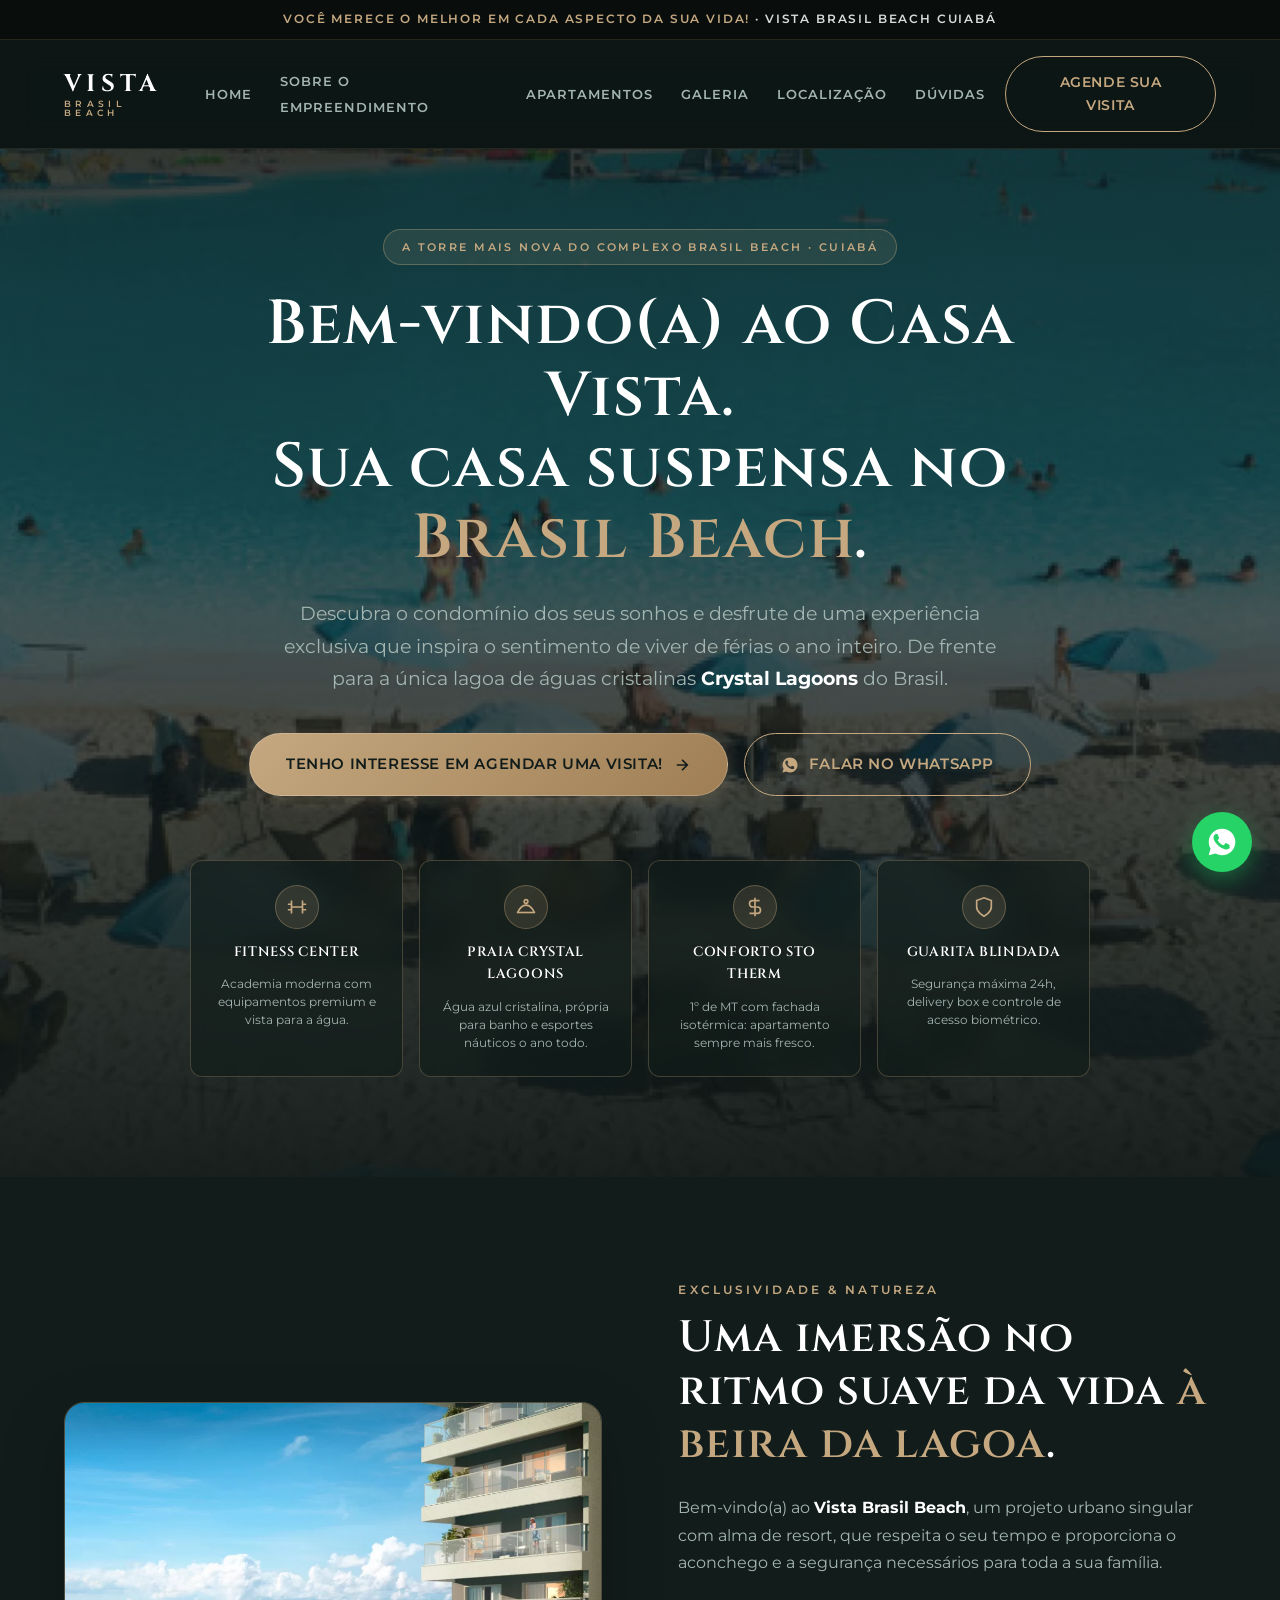
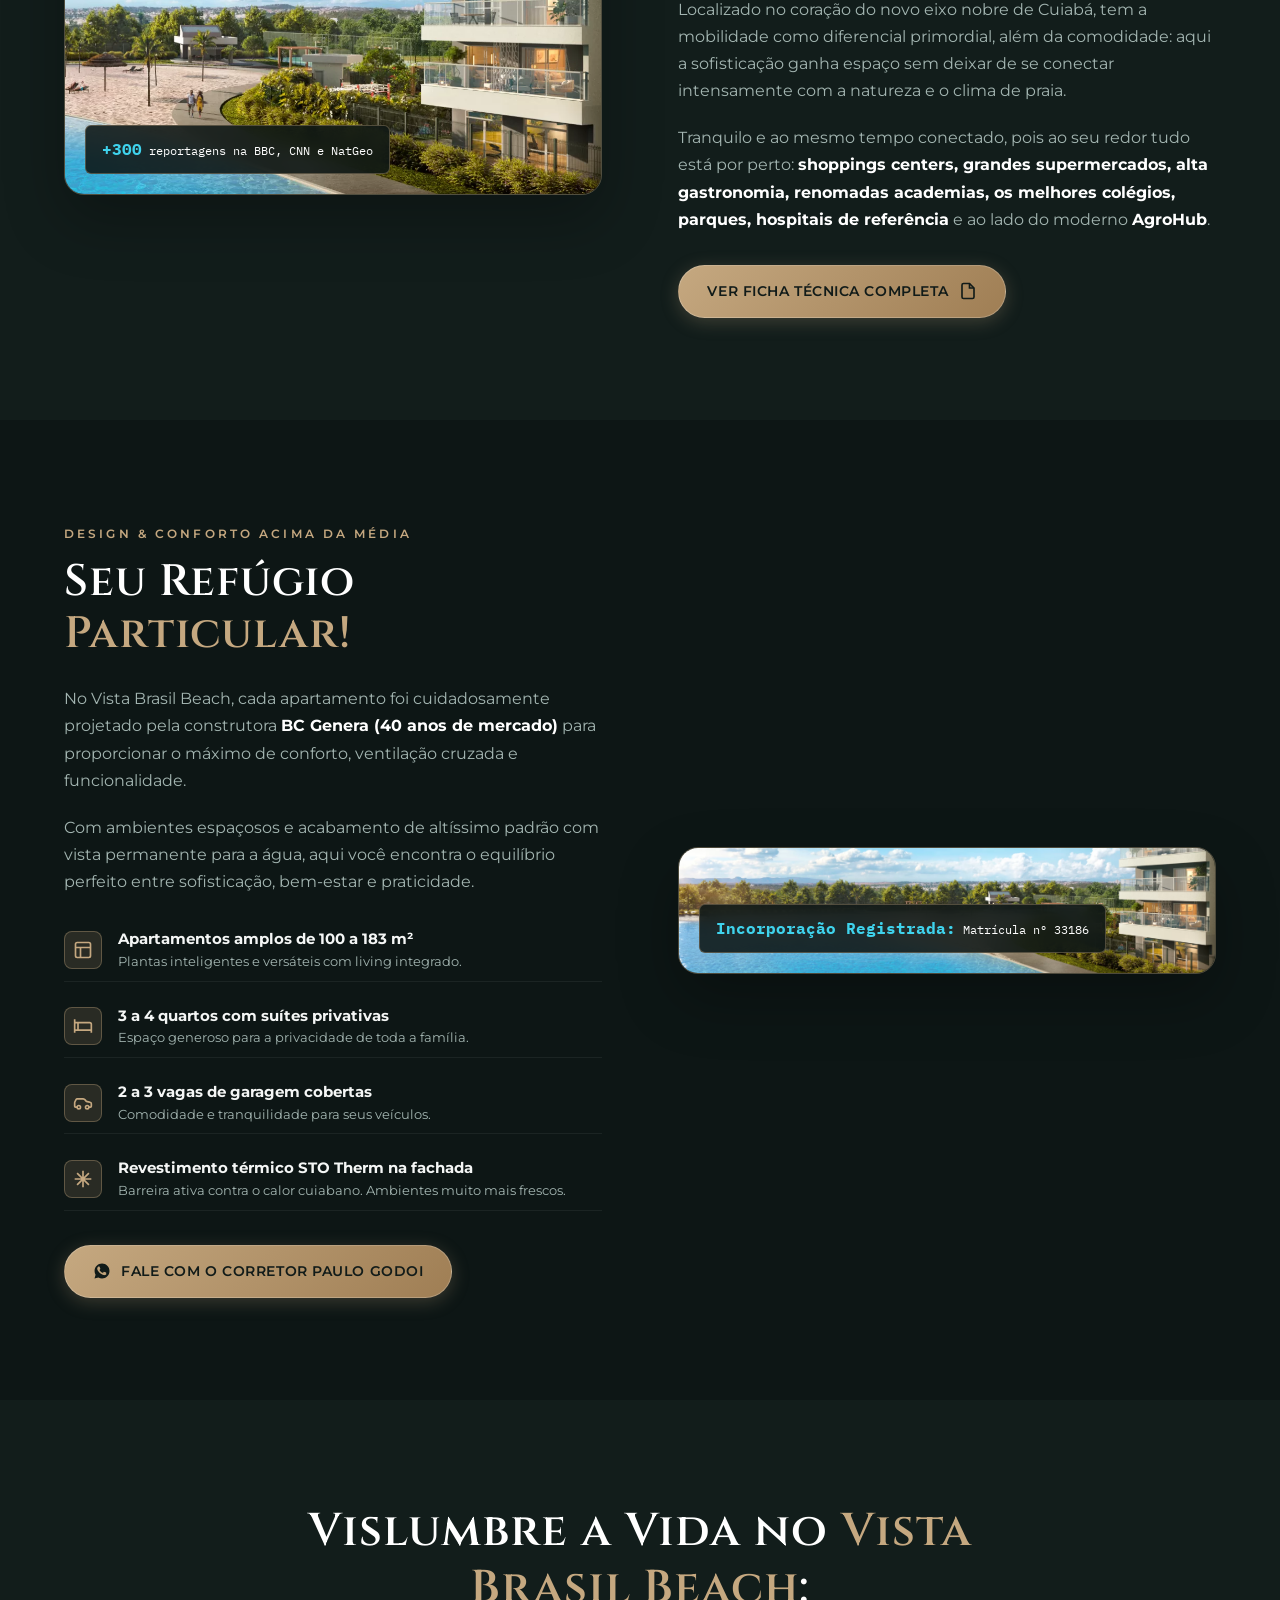
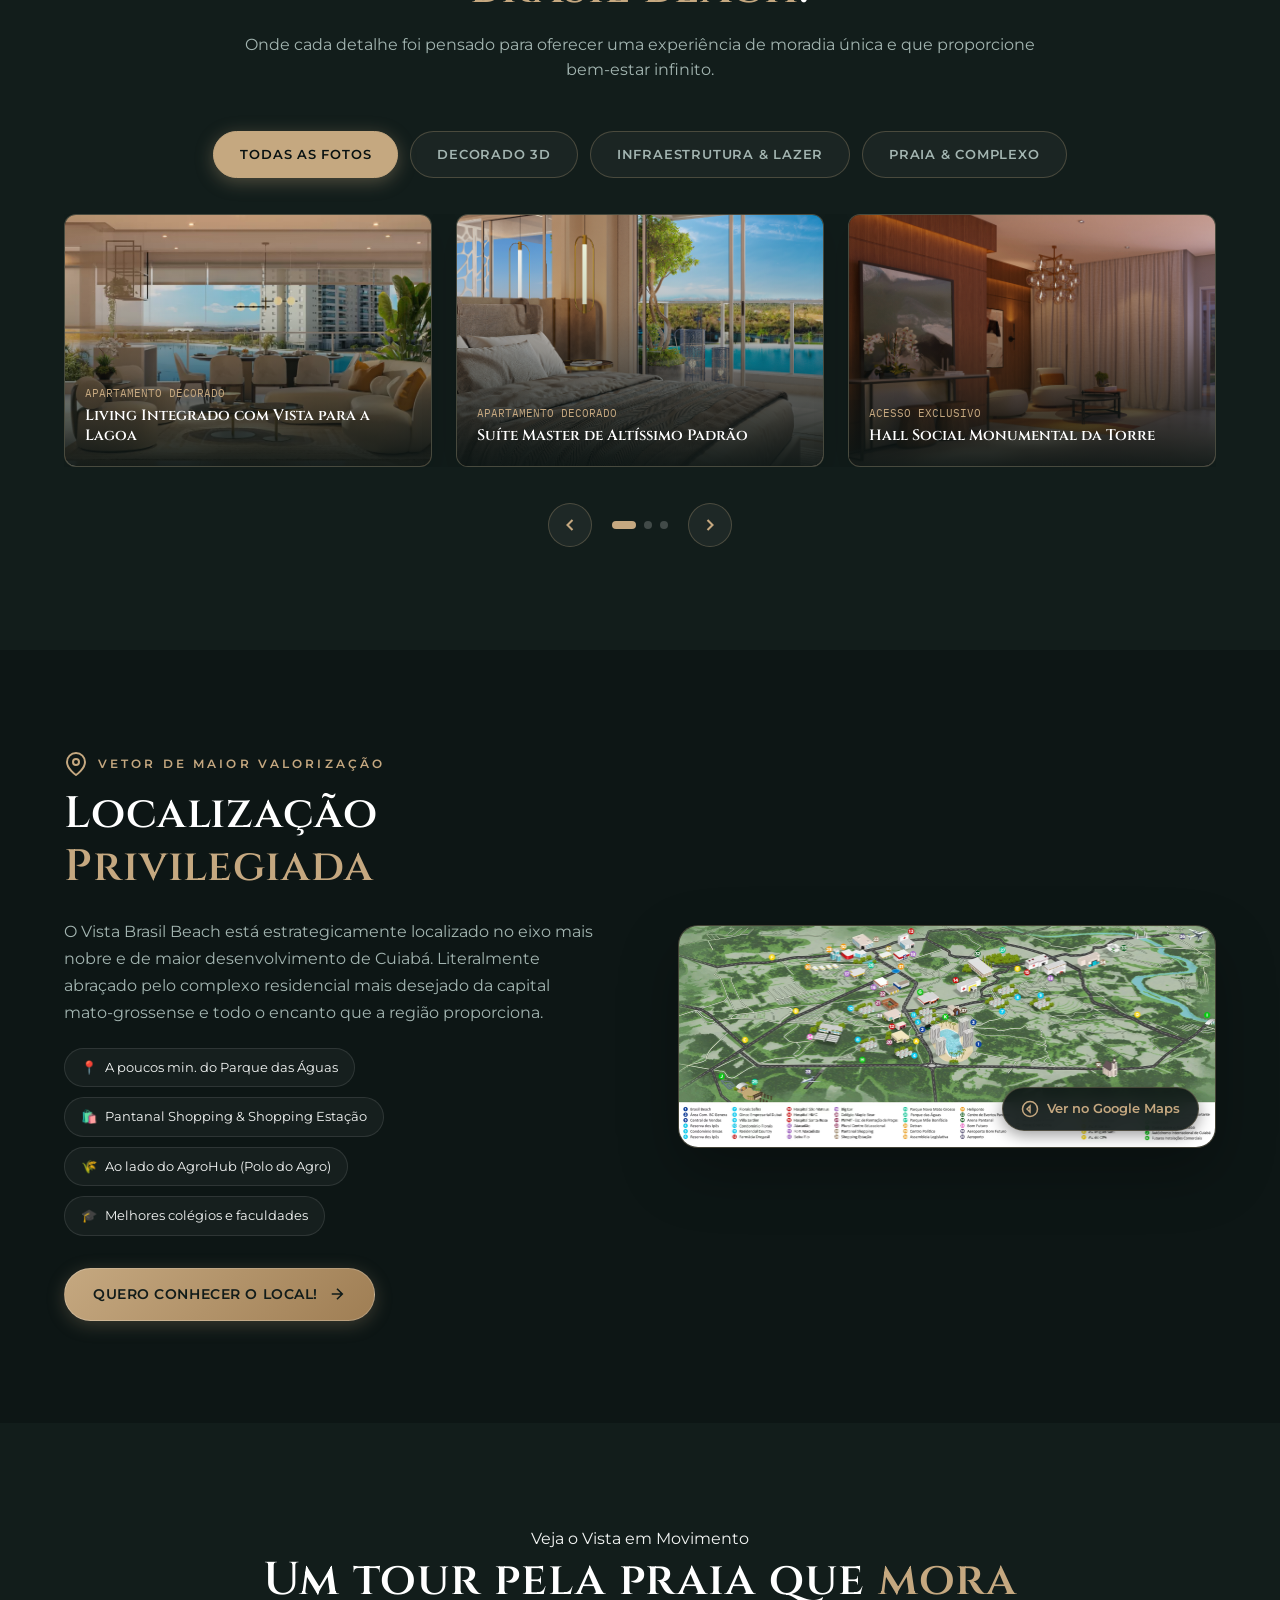
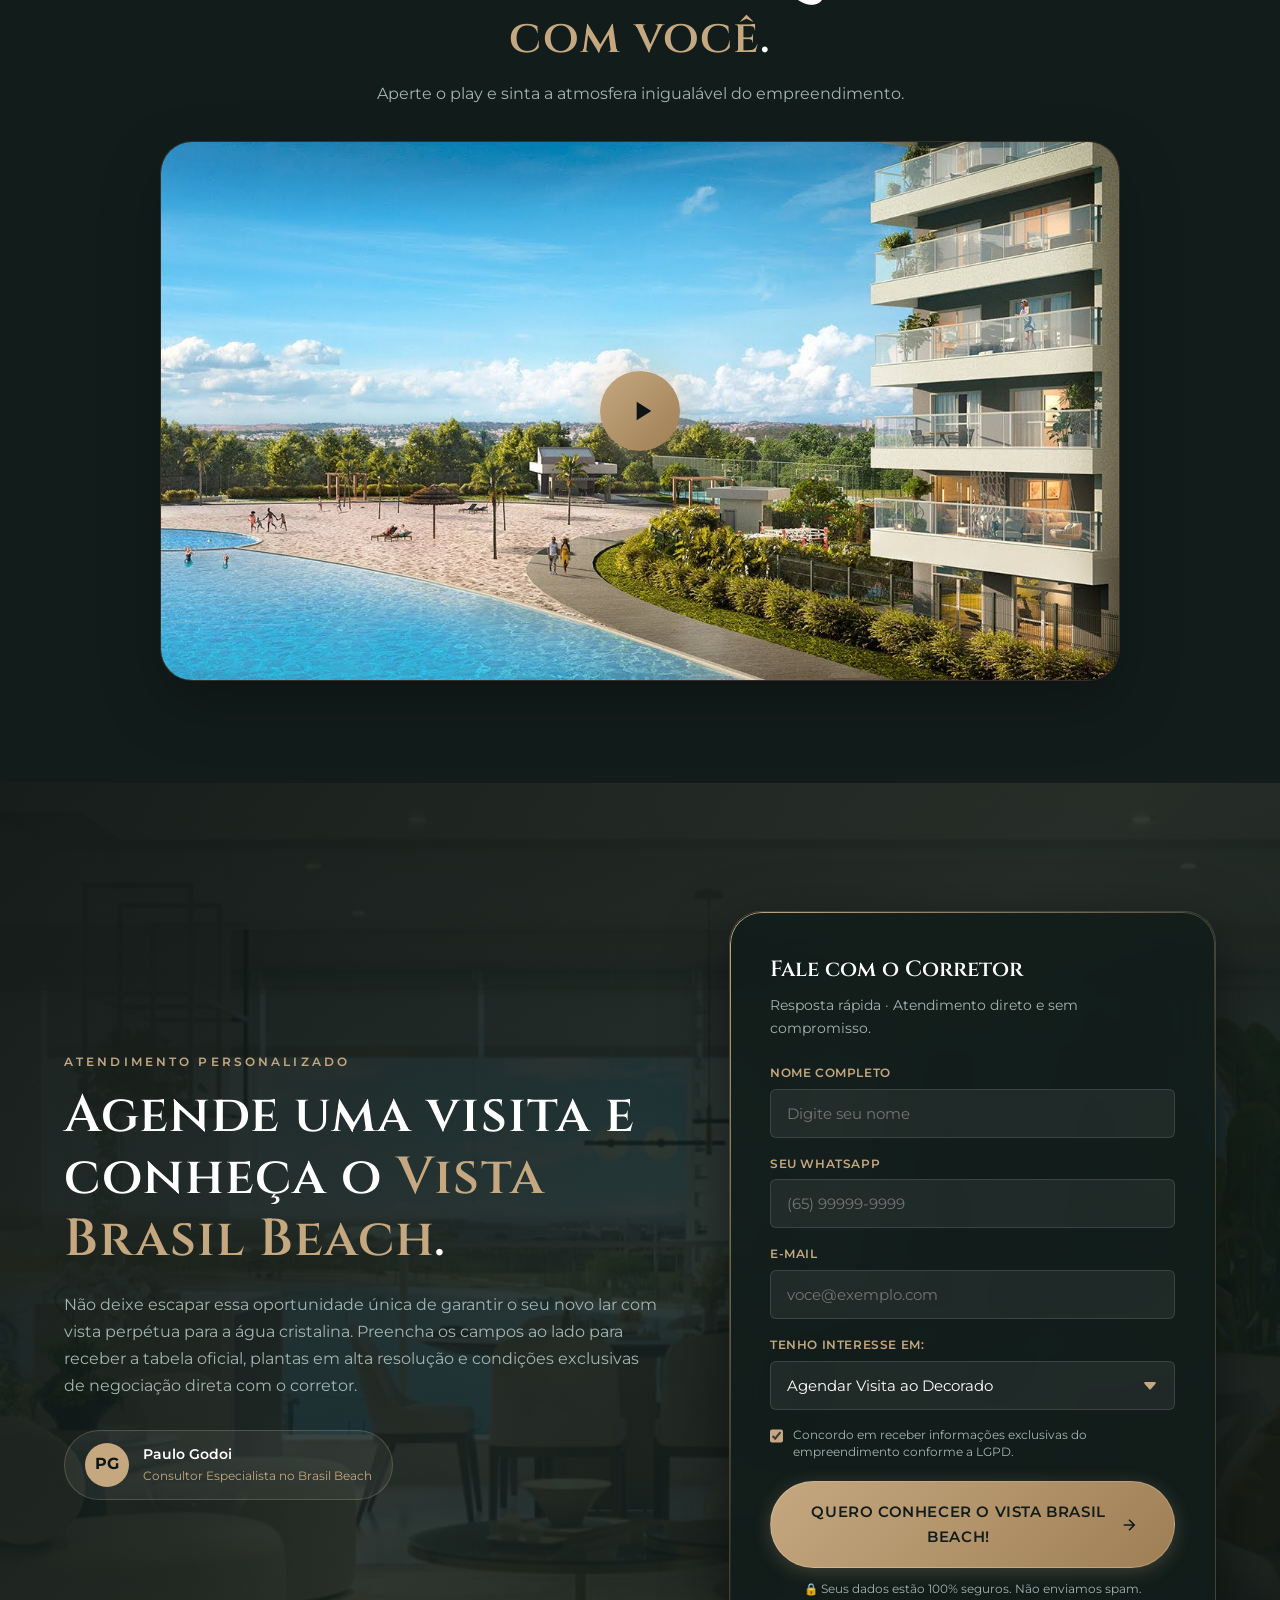
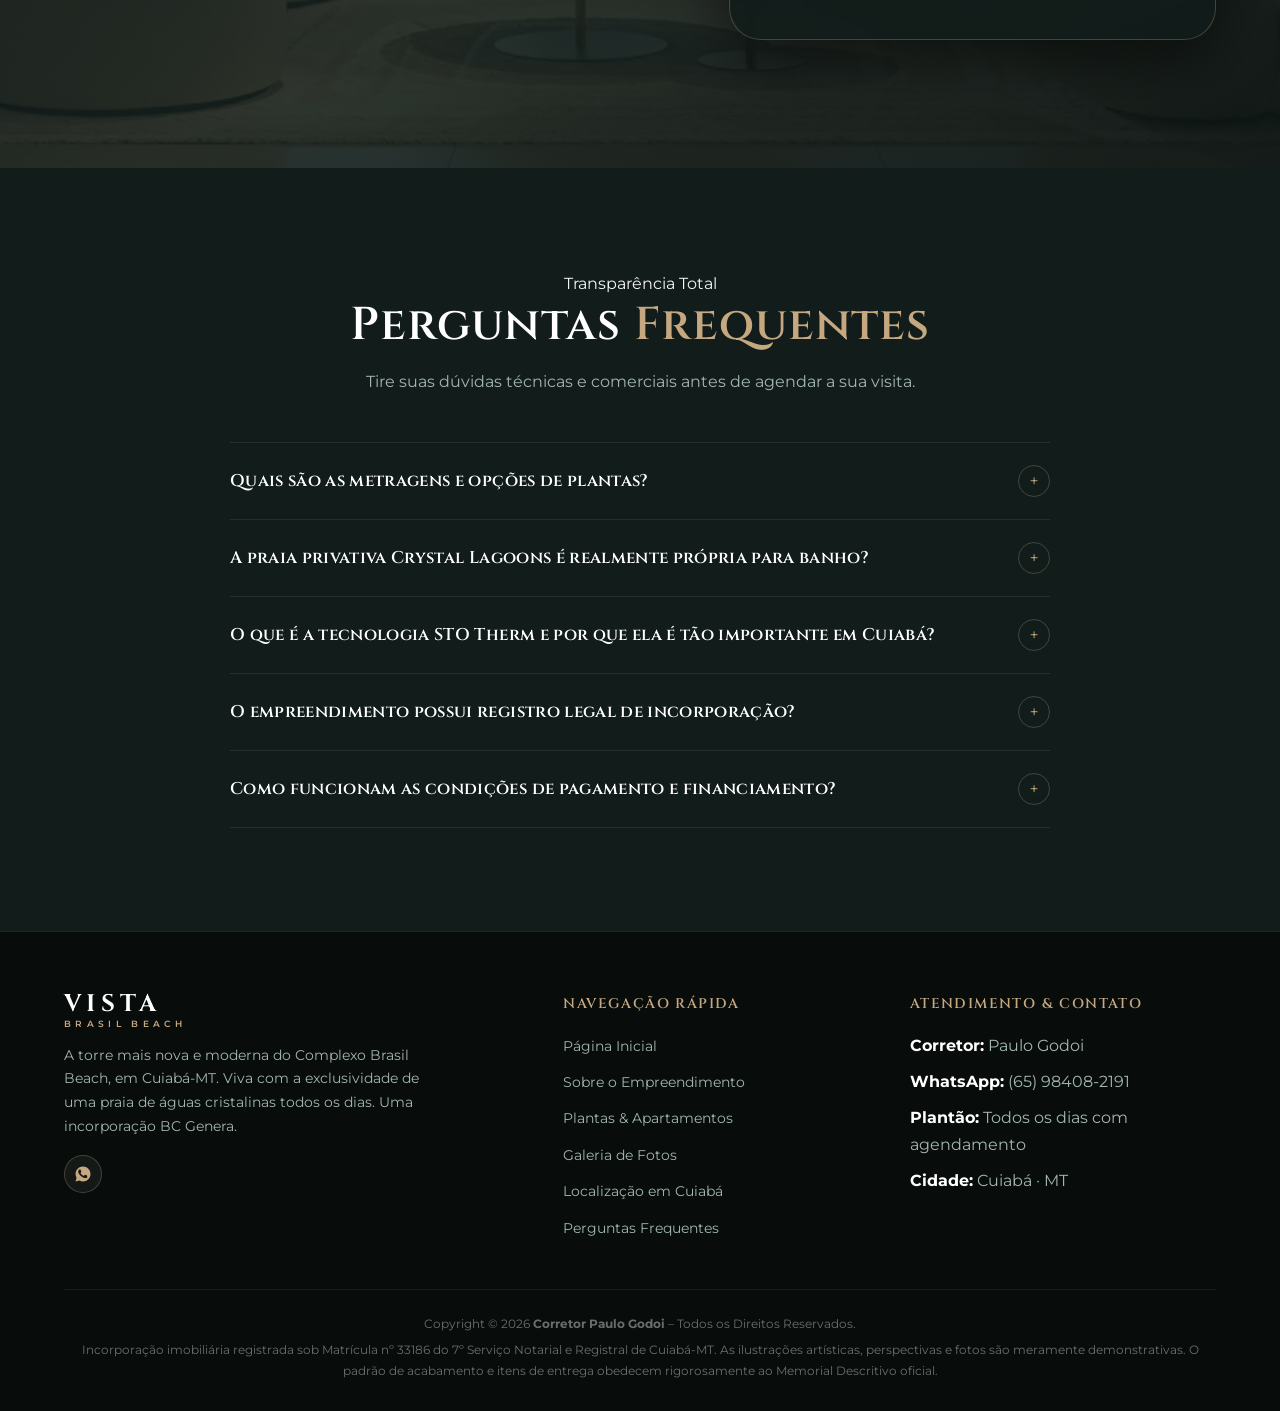
==== index.html @ 375a70e3 "first commit" ====
<!DOCTYPE html>
<html lang="pt-BR">
<head>
  <meta charset="UTF-8">
  <meta name="viewport" content="width=device-width, initial-scale=1.0">
  <title>Vista Brasil Beach · Sua Casa Suspensa e Praia Privativa em Cuiabá</title>
  <meta name="description" content="Bem-vindo ao Vista Brasil Beach, a torre mais nova do Complexo Brasil Beach em Cuiabá. Apartamentos de 100 a 183 m² de frente para a única lagoa Crystal Lagoons do Brasil. Conforto térmico STO Therm e lazer de resort.">
  <meta name="keywords" content="Vista Brasil Beach, Brasil Beach Cuiabá, apartamentos em Cuiabá, Crystal Lagoons, Paulo Godoi corretor, imóveis de alto padrão">
  
  <!-- Open Graph / Redes Sociais -->
  <meta property="og:type" content="website">
  <meta property="og:title" content="Vista Brasil Beach · Acorde de frente para a sua praia em Cuiabá">
  <meta property="og:description" content="Apartamentos de 100 a 183 m² com praia privativa Crystal Lagoons e tecnologia de isolamento térmico STO Therm. Atendimento exclusivo com Paulo Godoi.">
  <meta property="og:image" content="assets/images/mpxe9nrv-image1-1-scaled.webp">

  <!-- Google Fonts -->
  <link rel="preconnect" href="https://fonts.googleapis.com">
  <link rel="preconnect" href="https://fonts.gstatic.com" crossorigin>
  <link href="https://fonts.googleapis.com/css2?family=Allura&family=Cinzel:wght@500;600;700;800&family=IBM+Plex+Mono:wght@400;500;600&family=Montserrat:wght@300;400;500;600;700&display=swap" rel="stylesheet">

  <!-- Estilos CSS -->
  <link rel="stylesheet" href="css/style.css">

  <!-- =========================================================================
       CONFIGURAÇÃO META PIXEL (FACEBOOK ADS)
       INSTRUÇÃO: Para ativar o Pixel, basta substituir 'SEU_PIXEL_ID_AQUI' 
       pelo código numérico do seu Pixel do Facebook (exemplo: '123456789012345')
       ========================================================================= -->
  <script>
    !function(f,b,e,v,n,t,s)
    {if(f.fbq)return;n=f.fbq=function(){n.callMethod?
    n.callMethod.apply(n,arguments):n.queue.push(arguments)};
    if(!f._fbq)f._fbq=n;n.push=n;n.loaded=!0;n.version='2.0';
    n.queue=[];t=b.createElement(e);t.async=!0;
    t.src=v;s=b.getElementsByTagName(e)[0];
    s.parentNode.insertBefore(t,s)}(window, document,'script',
    'https://connect.facebook.net/en_US/fbevents.js');
    
    // Inicia o Pixel (Altere 'SEU_PIXEL_ID_AQUI' quando for rodar os anúncios)
    fbq('init', 'SEU_PIXEL_ID_AQUI');
    fbq('track', 'PageView');
  </script>
  <noscript>
    <img height="1" width="1" style="display:none" 
         src="https://www.facebook.com/tr?id=SEU_PIXEL_ID_AQUI&ev=PageView&noscript=1"/>
  </noscript>
  <!-- FIM DO CÓDIGO META PIXEL -->
</head>
<body>

  <!-- ─── TOP ANNOUNCEMENT BANNER (MODELO CASA JARDINS) ─── -->
  <div class="top-banner">
    VOCÊ MERECE O MELHOR EM CADA ASPECTO DA SUA VIDA! <span>· VISTA BRASIL BEACH CUIABÁ</span>
  </div>

  <!-- ─── HEADER / NAVBAR ─── -->
  <header class="header" id="header">
    <div class="container navbar">
      <!-- Logotipo Oficial da Torre -->
      <a href="#inicio" class="brand-logo" aria-label="Vista Brasil Beach">
        <span class="brand-title">VISTA</span>
        <span class="brand-sub">BRASIL BEACH</span>
      </a>

      <!-- Menu de Navegação -->
      <nav>
        <ul class="nav-menu" id="navMenu">
          <li><a href="#inicio" class="nav-link">Home</a></li>
          <li><a href="#sobre" class="nav-link">Sobre o Empreendimento</a></li>
          <li><a href="#apartamentos" class="nav-link">Apartamentos</a></li>
          <li><a href="#galeria" class="nav-link">Galeria</a></li>
          <li><a href="#localizacao" class="nav-link">Localização</a></li>
          <li><a href="#faq" class="nav-link">Dúvidas</a></li>
        </ul>
      </nav>

      <!-- Botão de Ação do Topo -->
      <div class="nav-actions">
        <button class="btn btn-outline-gold" data-open-modal="Navbar_AgendeVisita">
          Agende sua Visita
        </button>
        <div class="menu-toggle" id="menuToggle" aria-label="Abrir Menu">
          <span></span>
          <span></span>
          <span></span>
        </div>
      </div>
    </div>
  </header>

  <main>
    <!-- ─── HERO SECTION ─── -->
    <section class="hero-section" id="inicio">
      <div class="hero-overlay"></div>
      <div class="container">
        <div class="hero-content reveal">
          <span class="hero-badge">A torre mais nova do Complexo Brasil Beach · Cuiabá</span>
          
          <h1 class="hero-title">
            Bem-vindo(a) ao Casa Vista.<br>
            Sua casa suspensa no <span class="gold-text">Brasil Beach</span>.
          </h1>
          
          <p class="hero-subtitle">
            Descubra o condomínio dos seus sonhos e desfrute de uma experiência exclusiva que inspira o sentimento de viver de férias o ano inteiro. De frente para a única lagoa de águas cristalinas <strong style="color:#fff;">Crystal Lagoons</strong> do Brasil.
          </p>

          <div class="hero-cta-wrapper">
            <button class="btn btn-gold btn-lg" data-open-modal="Hero_AgendarVisita">
              Tenho interesse em agendar uma visita!
              <svg viewBox="0 0 24 24" fill="none" stroke="currentColor" stroke-width="2.2"><path d="M5 12h14M12 5l7 7-7 7"/></svg>
            </button>
            
            <a class="btn btn-outline-gold btn-lg" data-wa-cta data-location="hero_falar_corretor" href="https://wa.me/5565984082191?text=Ol%C3%A1%20Paulo!%20Vim%20pelo%20site%20do%20Vista%20Brasil%20Beach%20e%20quero%20mais%20informa%C3%A7%C3%B5es.">
              <svg viewBox="0 0 24 24" fill="currentColor"><path d="M12.04 2c-5.5 0-9.96 4.46-9.96 9.96 0 1.76.46 3.48 1.34 5L2 22l5.18-1.36a9.9 9.9 0 0 0 4.86 1.24c5.5 0 9.96-4.46 9.96-9.96S17.54 2 12.04 2Zm5.84 14.06c-.25.7-1.45 1.34-2 1.42-.53.08-1.2.11-1.94-.12-.45-.14-1.02-.33-1.76-.65-3.1-1.34-5.12-4.46-5.28-4.66-.15-.2-1.26-1.67-1.26-3.18s.8-2.26 1.08-2.57c.28-.31.6-.39.8-.39.2 0 .4 0 .58.01.18.01.44-.07.69.53.25.6.85 2.08.92 2.23.07.15.12.33.02.53-.1.2-.15.33-.3.5-.15.18-.32.4-.46.53-.15.15-.3.31-.13.6.17.3.76 1.25 1.63 2.02 1.12 1 2.06 1.31 2.36 1.46.3.15.47.13.65-.08.18-.2.75-.87.95-1.17.2-.3.4-.25.67-.15.27.1 1.7.8 1.99.95.3.15.5.22.57.35.07.12.07.72-.18 1.42Z"/></svg>
              Falar no WhatsApp
            </a>
          </div>

          <!-- ─── CAROUSEL DE DESTAQUES (4 CARDS MODELO CASA JARDINS) ─── -->
          <div class="highlights-bar">
            <!-- Item 1 -->
            <div class="highlight-card">
              <div class="highlight-icon">
                <svg viewBox="0 0 24 24" fill="none" stroke="currentColor" stroke-width="1.8"><path d="M6 5v14M18 5v14M2 9h4M18 9h4M2 15h4M18 15h4M6 12h12"/></svg>
              </div>
              <h4>Fitness Center</h4>
              <p>Academia moderna com equipamentos premium e vista para a água.</p>
            </div>

            <!-- Item 2 -->
            <div class="highlight-card">
              <div class="highlight-icon">
                <svg viewBox="0 0 24 24" fill="none" stroke="currentColor" stroke-width="1.8"><path d="M3 18s3-8 9-8 9 8 9 8"/><path d="M2 18h20"/><circle cx="12" cy="6" r="2"/></svg>
              </div>
              <h4>Praia Crystal Lagoons</h4>
              <p>Água azul cristalina, própria para banho e esportes náuticos o ano todo.</p>
            </div>

            <!-- Item 3 -->
            <div class="highlight-card">
              <div class="highlight-icon">
                <svg viewBox="0 0 24 24" fill="none" stroke="currentColor" stroke-width="1.8"><path d="M12 2v20M17 5H9.5a3.5 3.5 0 0 0 0 7h5a3.5 3.5 0 0 1 0 7H6"/></svg>
              </div>
              <h4>Conforto STO Therm</h4>
              <p>1º de MT com fachada isotérmica: apartamento sempre mais fresco.</p>
            </div>

            <!-- Item 4 -->
            <div class="highlight-card">
              <div class="highlight-icon">
                <svg viewBox="0 0 24 24" fill="none" stroke="currentColor" stroke-width="1.8"><path d="M12 22s8-4 8-10V5l-8-3-8 3v7c0 6 8 10 8 10z"/></svg>
              </div>
              <h4>Guarita Blindada</h4>
              <p>Segurança máxima 24h, delivery box e controle de acesso biométrico.</p>
            </div>
          </div>
        </div>
      </div>
    </section>

    <!-- ─── SEÇÃO 1: SOBRE O EMPREENDIMENTO (MODELO CASA JARDINS) ─── -->
    <section class="section split-section" id="sobre">
      <div class="container">
        <div class="split-grid">
          <!-- Coluna Imagem (Esquerda) -->
          <div class="split-image-box reveal">
            <img src="assets/images/mpxe9nsj-Aerea_Quartos_v1-1024x746.webp" alt="Vista aérea da torre Vista e da praia Crystal Lagoons em Cuiabá" loading="lazy">
            <div class="image-badge">
              <b>+300</b> reportagens na BBC, CNN e NatGeo
            </div>
          </div>

          <!-- Coluna Texto (Direita) -->
          <div class="split-text-box reveal">
            <p class="eyebrow">Exclusividade & Natureza</p>
            <h2 class="split-title">
              Uma imersão no ritmo suave da vida <span class="gold-text">à beira da lagoa</span>.
            </h2>
            <p>
              Bem-vindo(a) ao <strong>Vista Brasil Beach</strong>, um projeto urbano singular com alma de resort, que respeita o seu tempo e proporciona o aconchego e a segurança necessários para toda a sua família.
            </p>
            <p>
              Localizado no coração do novo eixo nobre de Cuiabá, tem a mobilidade como diferencial primordial, além da comodidade: aqui a sofisticação ganha espaço sem deixar de se conectar intensamente com a natureza e o clima de praia.
            </p>
            <p>
              Tranquilo e ao mesmo tempo conectado, pois ao seu redor tudo está por perto: <strong>shoppings centers, grandes supermercados, alta gastronomia, renomadas academias, os melhores colégios, parques, hospitais de referência</strong> e ao lado do moderno <strong>AgroHub</strong>.
            </p>
            <div class="split-actions">
              <button class="btn btn-gold" data-open-modal="Sobre_VerFichaTecnica">
                Ver Ficha Técnica Completa
                <svg viewBox="0 0 24 24" fill="none" stroke="currentColor" stroke-width="2.2"><path d="M14 2H6a2 2 0 0 0-2 2v16a2 2 0 0 0 2 2h12a2 2 0 0 0 2-2V8z"/><polyline points="14 2 14 8 20 8"/></svg>
              </button>
            </div>
          </div>
        </div>
      </div>
    </section>

    <!-- ─── SEÇÃO 2: SEU REFÚGIO PARTICULAR (APARTAMENTOS) ─── -->
    <section class="section refugio-section" id="apartamentos">
      <div class="container">
        <div class="split-grid">
          <!-- Coluna Texto & Bullets (Esquerda) -->
          <div class="split-text-box reveal">
            <p class="eyebrow">Design & Conforto Acima da Média</p>
            <h2 class="split-title">
              Seu Refúgio <span class="gold-text">Particular!</span>
            </h2>
            <p>
              No Vista Brasil Beach, cada apartamento foi cuidadosamente projetado pela construtora <strong>BC Genera (40 anos de mercado)</strong> para proporcionar o máximo de conforto, ventilação cruzada e funcionalidade.
            </p>
            <p>
              Com ambientes espaçosos e acabamento de altíssimo padrão com vista permanente para a água, aqui você encontra o equilíbrio perfeito entre sofisticação, bem-estar e praticidade.
            </p>

            <!-- Lista de Características com Ícones -->
            <ul class="features-list">
              <li class="feature-item">
                <div class="feature-icon-box">
                  <svg viewBox="0 0 24 24" fill="none" stroke="currentColor" stroke-width="2"><rect x="3" y="3" width="18" height="18" rx="2"/><path d="M3 9h18M9 21V9"/></svg>
                </div>
                <div>
                  <strong>Apartamentos amplos de 100 a 183 m²</strong>
                  <div style="font-size:12.5px; color:var(--text-dark-muted);">Plantas inteligentes e versáteis com living integrado.</div>
                </div>
              </li>

              <li class="feature-item">
                <div class="feature-icon-box">
                  <svg viewBox="0 0 24 24" fill="none" stroke="currentColor" stroke-width="2"><path d="M2 4v16M2 8h18a2 2 0 0 1 2 2v10M2 17h20M6 8v9"/></svg>
                </div>
                <div>
                  <strong>3 a 4 quartos com suítes privativas</strong>
                  <div style="font-size:12.5px; color:var(--text-dark-muted);">Espaço generoso para a privacidade de toda a família.</div>
                </div>
              </li>

              <li class="feature-item">
                <div class="feature-icon-box">
                  <svg viewBox="0 0 24 24" fill="none" stroke="currentColor" stroke-width="2"><path d="M19 17h2c.6 0 1-.4 1-1v-3c0-.9-.7-1.7-1.5-1.9C18.7 10.6 16 10 16 10s-1.3-1.4-2.2-2.3c-.5-.4-1.1-.7-1.8-.7H5c-.6 0-1.1.4-1.4.9l-1.4 2.9A3.7 3.7 0 0 0 2 12v4c0 .6.4 1 1 1h2"/><circle cx="7" cy="17" r="2"/><circle cx="17" cy="17" r="2"/></svg>
                </div>
                <div>
                  <strong>2 a 3 vagas de garagem cobertas</strong>
                  <div style="font-size:12.5px; color:var(--text-dark-muted);">Comodidade e tranquilidade para seus veículos.</div>
                </div>
              </li>

              <li class="feature-item">
                <div class="feature-icon-box">
                  <svg viewBox="0 0 24 24" fill="none" stroke="currentColor" stroke-width="2"><path d="M12 2v20M2 12h20M4.93 4.93l14.14 14.14M4.93 19.07l14.14-14.14"/></svg>
                </div>
                <div>
                  <strong>Revestimento térmico STO Therm na fachada</strong>
                  <div style="font-size:12.5px; color:var(--text-dark-muted);">Barreira ativa contra o calor cuiabano. Ambientes muito mais frescos.</div>
                </div>
              </li>
            </ul>

            <div class="split-actions">
              <a class="btn btn-gold" data-wa-cta data-location="apartamentos_falar_corretora" href="https://wa.me/5565984082191?text=Ol%C3%A1%20Paulo!%20Gostaria%20de%20conhecer%20as%20plantas%20e%20valores%20do%20Vista%20Brasil%20Beach.">
                <svg viewBox="0 0 24 24" fill="currentColor"><path d="M12.04 2c-5.5 0-9.96 4.46-9.96 9.96 0 1.76.46 3.48 1.34 5L2 22l5.18-1.36a9.9 9.9 0 0 0 4.86 1.24c5.5 0 9.96-4.46 9.96-9.96S17.54 2 12.04 2Zm5.84 14.06c-.25.7-1.45 1.34-2 1.42-.53.08-1.2.11-1.94-.12-.45-.14-1.02-.33-1.76-.65-3.1-1.34-5.12-4.46-5.28-4.66-.15-.2-1.26-1.67-1.26-3.18s.8-2.26 1.08-2.57c.28-.31.6-.39.8-.39.2 0 .4 0 .58.01.18.01.44-.07.69.53.25.6.85 2.08.92 2.23.07.15.12.33.02.53-.1.2-.15.33-.3.5-.15.18-.32.4-.46.53-.15.15-.3.31-.13.6.17.3.76 1.25 1.63 2.02 1.12 1 2.06 1.31 2.36 1.46.3.15.47.13.65-.08.18-.2.75-.87.95-1.17.2-.3.4-.25.67-.15.27.1 1.7.8 1.99.95.3.15.5.22.57.35.07.12.07.72-.18 1.42Z"/></svg>
                Fale com o Corretor Paulo Godoi
              </a>
            </div>
          </div>

          <!-- Coluna Imagem (Direita) -->
          <div class="split-image-box reveal">
            <img src="assets/images/mpxe9nrv-image1-1-scaled.webp" alt="Fachada e lagoa Crystal Lagoons da torre Vista Brasil Beach" loading="lazy">
            <div class="image-badge">
              <b>Incorporação Registrada:</b> Matrícula nº 33186
            </div>
          </div>
        </div>
      </div>
    </section>

    <!-- ─── SEÇÃO 3: GALERIA INTERATIVA (MODELO CASA JARDINS) ─── -->
    <section class="section gallery-section" id="galeria">
      <div class="container">
        <div class="gallery-header reveal">
          <h2 class="gallery-title">
            Vislumbre a Vida no <span class="gold-text">Vista Brasil Beach</span>:
          </h2>
          <p class="gallery-sub">
            Onde cada detalhe foi pensado para oferecer uma experiência de moradia única e que proporcione bem-estar infinito.
          </p>
        </div>

        <!-- Abas de Filtro (Modelo Casa Jardins) -->
        <div class="gallery-tabs reveal">
          <button class="tab-btn active" data-tab="all">Todas as Fotos</button>
          <button class="tab-btn" data-tab="decorado">Decorado 3D</button>
          <button class="tab-btn" data-tab="lazer">Infraestrutura & Lazer</button>
          <button class="tab-btn" data-tab="praia">Praia & Complexo</button>
        </div>

        <!-- Slider / Galeria Viewport -->
        <div class="gallery-viewport reveal">
          <div class="gallery-track" id="galleryTrack">
            <!-- Os cards são inseridos dinamicamente pelo JavaScript -->
          </div>
        </div>

        <!-- Controles do Slider (Setas + Indicadores de Páginas) -->
        <div class="gallery-controls reveal">
          <button class="ctrl-btn" id="galleryPrev" aria-label="Foto Anterior">
            <svg viewBox="0 0 24 24" fill="none" stroke="currentColor" stroke-width="2.5"><polyline points="15 18 9 12 15 6"/></svg>
          </button>
          <div class="slider-dots" id="sliderDots"></div>
          <button class="ctrl-btn" id="galleryNext" aria-label="Próxima Foto">
            <svg viewBox="0 0 24 24" fill="none" stroke="currentColor" stroke-width="2.5"><polyline points="9 18 15 12 9 6"/></svg>
          </button>
        </div>
      </div>
    </section>

    <!-- ─── SEÇÃO 4: LOCALIZAÇÃO PRIVILEGIADA (MODELO CASA JARDINS) ─── -->
    <section class="section localizacao-section" id="localizacao">
      <div class="container">
        <div class="split-grid">
          <!-- Coluna Texto (Esquerda) -->
          <div class="split-text-box reveal">
            <div style="display:flex; align-items:center; gap:10px; margin-bottom:12px;">
              <svg width="24" height="24" viewBox="0 0 24 24" fill="none" stroke="var(--gold)" stroke-width="2"><path d="M21 10c0 7-9 13-9 13s-9-6-9-13a9 9 0 0 1 18 0z"/><circle cx="12" cy="10" r="3"/></svg>
              <p class="eyebrow" style="margin:0;">Vetor de Maior Valorização</p>
            </div>
            
            <h2 class="split-title">
              Localização <span class="gold-text">Privilegiada</span>
            </h2>
            
            <p>
              O Vista Brasil Beach está estrategicamente localizado no eixo mais nobre e de maior desenvolvimento de Cuiabá. Literalmente abraçado pelo complexo residencial mais desejado da capital mato-grossense e todo o encanto que a região proporciona.
            </p>

            <div class="proximity-pills">
              <div class="pill-item">
                <span>📍</span> A poucos min. do Parque das Águas
              </div>
              <div class="pill-item">
                <span>🛍️</span> Pantanal Shopping & Shopping Estação
              </div>
              <div class="pill-item">
                <span>🌾</span> Ao lado do AgroHub (Polo do Agro)
              </div>
              <div class="pill-item">
                <span>🎓</span> Melhores colégios e faculdades
              </div>
            </div>

            <div class="split-actions">
              <a class="btn btn-gold" data-wa-cta data-location="localizacao_conhecer_local" href="https://wa.me/5565984082191?text=Ol%C3%A1%20Paulo!%20Quero%20conhecer%20a%20localiza%C3%A7%C3%A3o%20e%20agendar%20uma%20visita%20ao%20Vista%20Brasil%20Beach.">
                Quero Conhecer o Local!
                <svg viewBox="0 0 24 24" fill="none" stroke="currentColor" stroke-width="2.2"><path d="M5 12h14M12 5l7 7-7 7"/></svg>
              </a>
            </div>
          </div>

          <!-- Coluna Mapa Oficial (Direita) -->
          <div class="map-wrapper reveal">
            <img src="assets/images/mpxe9nss-mapa-final-brasil-beach-jpg.webp" alt="Mapa de localização estratégica do Complexo Brasil Beach em Cuiabá" loading="lazy">
            <a class="map-cta-overlay" href="https://maps.google.com/?q=Brasil+Beach+Cuiaba" target="_blank" rel="noopener">
              <svg width="18" height="18" viewBox="0 0 24 24" fill="none" stroke="currentColor" stroke-width="2"><circle cx="12" cy="12" r="10"/><polygon points="12 8 8 12 12 16 12 8"/></svg>
              Ver no Google Maps
            </a>
          </div>
        </div>
      </div>
    </section>

    <!-- ─── SEÇÃO 5: VÍDEO TOUR DO RESORT ─── -->
    <section class="section video-section">
      <div class="container">
        <div class="gallery-header reveal" style="margin-bottom:34px;">
          <p class="eyebrow">Veja o Vista em Movimento</p>
          <h2 class="gallery-title">Um tour pela praia que <span class="gold-text">mora com você</span>.</h2>
          <p class="gallery-sub">Aperte o play e sinta a atmosfera inigualável do empreendimento.</p>
        </div>

        <div class="video-box reveal" id="videoBox">
          <img src="assets/images/maxresdefault.jpg" alt="Tour oficial em vídeo Vista Brasil Beach" loading="lazy">
          <div class="video-play-btn" id="videoPlayBtn" role="button" aria-label="Assistir Tour em Vídeo">
            <svg viewBox="0 0 24 24" fill="currentColor"><path d="M8 5v14l11-7z"/></svg>
          </div>
        </div>
      </div>
    </section>

    <!-- ─── SEÇÃO 6: AGENDE UMA VISITA E FORMULÁRIO DE LEADS (MODELO CASA JARDINS) ─── -->
    <section class="cta-banner-section" id="agendar">
      <div class="cta-banner-overlay"></div>
      <div class="container cta-banner-container">
        
        <!-- Texto de Apelo & Chamada -->
        <div class="cta-text-side reveal">
          <p class="eyebrow">Atendimento Personalizado</p>
          <h2 class="cta-title">
            Agende uma visita e conheça o <span class="gold-text">Vista Brasil Beach</span>.
          </h2>
          <p class="cta-desc">
            Não deixe escapar essa oportunidade única de garantir o seu novo lar com vista perpétua para a água cristalina. Preencha os campos ao lado para receber a tabela oficial, plantas em alta resolução e condições exclusivas de negociação direta com o corretor.
          </p>

          <div class="broker-badge">
            <div class="broker-avatar">PG</div>
            <div class="broker-info">
              <h5>Paulo Godoi</h5>
              <p>Consultor Especialista no Brasil Beach</p>
            </div>
          </div>
        </div>

        <!-- Formulário de Captação de Leads com Rastreio Meta Pixel -->
        <div class="lead-form-card reveal">
          <form id="mainLeadForm" novalidate>
            <h3>Fale com o Corretor</h3>
            <p class="form-subtitle">Resposta rápida · Atendimento direto e sem compromisso.</p>

            <!-- Campo Nome -->
            <div class="form-group">
              <label for="leadNome">Nome Completo</label>
              <input type="text" id="leadNome" name="nome" class="form-control" placeholder="Digite seu nome" required autocomplete="name">
            </div>

            <!-- Campo WhatsApp -->
            <div class="form-group">
              <label for="leadTel">Seu WhatsApp</label>
              <input type="tel" id="leadTel" name="tel" class="form-control" placeholder="(65) 99999-9999" required autocomplete="tel">
            </div>

            <!-- Campo E-mail -->
            <div class="form-group">
              <label for="leadEmail">E-mail</label>
              <input type="email" id="leadEmail" name="email" class="form-control" placeholder="voce@exemplo.com" autocomplete="email">
            </div>

            <!-- Opções de Interesse -->
            <div class="form-group">
              <label for="leadInteresse">Tenho interesse em:</label>
              <select id="leadInteresse" name="interesse" class="form-control">
                <option value="Agendar Visita ao Decorado">Agendar Visita ao Decorado</option>
                <option value="Plantas e Metragens (100 a 183 m²)">Plantas e Metragens (100 a 183 m²)</option>
                <option value="Condição Especial de Negociação">Condição Especial de Negociação</option>
                <option value="Investimento e Potencial de Valorização">Investimento e Potencial de Valorização</option>
              </select>
            </div>

            <!-- Consentimento LGPD -->
            <label class="form-checkbox">
              <input type="checkbox" name="consent" id="leadConsent" required checked>
              <span>Concordo em receber informações exclusivas do empreendimento conforme a LGPD.</span>
            </label>

            <!-- Botão de Envio (Dispara Lead no Meta Pixel) -->
            <button type="submit" class="btn btn-gold btn-lg btn-block" id="btnSubmitLead">
              Quero Conhecer o Vista Brasil Beach!
              <svg viewBox="0 0 24 24" fill="none" stroke="currentColor" stroke-width="2.2"><path d="M5 12h14M12 5l7 7-7 7"/></svg>
            </button>
            <p style="text-align:center; font-size:11.5px; color:var(--text-dark-muted); margin-top:12px;">
              🔒 Seus dados estão 100% seguros. Não enviamos spam.
            </p>
          </form>

          <!-- Estado de Sucesso pós envio -->
          <div class="form-success-state" id="mainLeadSuccess">
            <div class="success-icon-box">
              <svg viewBox="0 0 24 24" fill="none" stroke="currentColor" stroke-width="2.5"><polyline points="20 6 9 17 4 12"/></svg>
            </div>
            <h3 style="color:#fff; margin-bottom:8px;">Solicitação Recebida!</h3>
            <p style="font-size:14px; color:var(--text-dark-muted); margin-bottom:20px;">
              Estamos abrindo o WhatsApp do Paulo Godoi com os seus dados para atendimento imediato. Se não abriu automaticamente, clique no botão abaixo:
            </p>
            <a class="btn btn-gold btn-block btn-wa-success" href="#" target="_blank" rel="noopener">
              Abrir Conversa no WhatsApp
            </a>
          </div>
        </div>

      </div>
    </section>

    <!-- ─── SEÇÃO 7: PERGUNTAS FREQUENTES (FAQ & QUEBRA DE OBJEÇÕES) ─── -->
    <section class="section faq-section" id="faq">
      <div class="container">
        <div class="faq-header reveal">
          <p class="eyebrow">Transparência Total</p>
          <h2 class="gallery-title">Perguntas <span class="gold-text">Frequentes</span></h2>
          <p class="gallery-sub">Tire suas dúvidas técnicas e comerciais antes de agendar a sua visita.</p>
        </div>

        <div class="faq-container reveal">
          <details class="faq-item">
            <summary>
              Quais são as metragens e opções de plantas?
              <span class="faq-toggle-icon">+</span>
            </summary>
            <div class="faq-body">
              O Vista Brasil Beach possui unidades de <strong>100 m² a 183 m² privativos</strong>, com configurações de 3 e 4 quartos com suítes, varanda gourmet integrada e vista frontal para a lagoa. O corretor Paulo Godoi pode lhe enviar a lâmina completa com todas as plantas.
            </div>
          </details>

          <details class="faq-item">
            <summary>
              A praia privativa Crystal Lagoons é realmente própria para banho?
              <span class="faq-toggle-icon">+</span>
            </summary>
            <div class="faq-body">
              <strong>Sim, 100% própria para banho e esportes náuticos.</strong> A tecnologia multinacional chilena Crystal Lagoons mantém a água cristalina com consumo mínimo de aditivos químicos e baixíssimo custo de manutenção condominial. É a primeira e única lagoa deste porte no Brasil.
            </div>
          </details>

          <details class="faq-item">
            <summary>
              O que é a tecnologia STO Therm e por que ela é tão importante em Cuiabá?
              <span class="faq-toggle-icon">+</span>
            </summary>
            <div class="faq-body">
              É um sistema de <strong>isolamento térmico de fachada de padrão internacional</strong>, pioneiro no Mato Grosso. Ele cria uma barreira contra o calor externo, mantendo as paredes e ambientes internos frescos o ano todo, gerando conforto térmico incomparável e grande economia de energia no ar-condicionado.
            </div>
          </details>

          <details class="faq-item">
            <summary>
              O empreendimento possui registro legal de incorporação?
              <span class="faq-toggle-icon">+</span>
            </summary>
            <div class="faq-body">
              Sim! Incorporação imobiliária legalmente registrada sob <strong>Matrícula nº 33186 no 7º Serviço Notarial de Cuiabá-MT</strong>. Projeto assinado pela <strong>BC Genera</strong>, construtora com mais de 40 anos de solidez e pontualidade na entrega de obras de alto padrão.
            </div>
          </details>

          <details class="faq-item">
            <summary>
              Como funcionam as condições de pagamento e financiamento?
              <span class="faq-toggle-icon">+</span>
            </summary>
            <div class="faq-body">
              Há flexibilidade de entrada, parcelamento direto durante a construção e financiamento bancário após a conclusão. Fale diretamente com o corretor Paulo Godoi para uma simulação sob medida.
            </div>
          </details>
        </div>
      </div>
    </section>
  </main>

  <!-- ─── FOOTER (MODELO CASA JARDINS) ─── -->
  <footer class="footer">
    <div class="container">
      <div class="footer-grid">
        <div class="footer-about">
          <a href="#inicio" class="brand-logo" style="margin-bottom:12px;">
            <span class="brand-title">VISTA</span>
            <span class="brand-sub">BRASIL BEACH</span>
          </a>
          <p>
            A torre mais nova e moderna do Complexo Brasil Beach, em Cuiabá-MT. Viva com a exclusividade de uma praia de águas cristalinas todos os dias. Uma incorporação BC Genera.
          </p>
          <div class="social-links">
            <a class="social-btn" data-wa-cta data-location="footer_social_wa" href="https://wa.me/5565984082191" aria-label="WhatsApp">
              <svg viewBox="0 0 24 24" fill="currentColor"><path d="M12.04 2c-5.5 0-9.96 4.46-9.96 9.96 0 1.76.46 3.48 1.34 5L2 22l5.18-1.36a9.9 9.9 0 0 0 4.86 1.24c5.5 0 9.96-4.46 9.96-9.96S17.54 2 12.04 2Zm5.84 14.06c-.25.7-1.45 1.34-2 1.42-.53.08-1.2.11-1.94-.12-.45-.14-1.02-.33-1.76-.65-3.1-1.34-5.12-4.46-5.28-4.66-.15-.2-1.26-1.67-1.26-3.18s.8-2.26 1.08-2.57c.28-.31.6-.39.8-.39.2 0 .4 0 .58.01.18.01.44-.07.69.53.25.6.85 2.08.92 2.23.07.15.12.33.02.53-.1.2-.15.33-.3.5-.15.18-.32.4-.46.53-.15.15-.3.31-.13.6.17.3.76 1.25 1.63 2.02 1.12 1 2.06 1.31 2.36 1.46.3.15.47.13.65-.08.18-.2.75-.87.95-1.17.2-.3.4-.25.67-.15.27.1 1.7.8 1.99.95.3.15.5.22.57.35.07.12.07.72-.18 1.42Z"/></svg>
            </a>
          </div>
        </div>

        <div class="footer-col">
          <h5>Navegação Rápida</h5>
          <ul class="footer-links">
            <li><a href="#inicio">Página Inicial</a></li>
            <li><a href="#sobre">Sobre o Empreendimento</a></li>
            <li><a href="#apartamentos">Plantas & Apartamentos</a></li>
            <li><a href="#galeria">Galeria de Fotos</a></li>
            <li><a href="#localizacao">Localização em Cuiabá</a></li>
            <li><a href="#faq">Perguntas Frequentes</a></li>
          </ul>
        </div>

        <div class="footer-col">
          <h5>Atendimento & Contato</h5>
          <ul class="footer-links">
            <li><strong style="color:#fff;">Corretor:</strong> Paulo Godoi</li>
            <li><strong style="color:#fff;">WhatsApp:</strong> (65) 98408-2191</li>
            <li><strong style="color:#fff;">Plantão:</strong> Todos os dias com agendamento</li>
            <li><strong style="color:#fff;">Cidade:</strong> Cuiabá · MT</li>
          </ul>
        </div>
      </div>

      <div class="footer-legal">
        <p>
          Copyright © <span id="currentYear">2026</span> <strong>Corretor Paulo Godoi</strong> – Todos os Direitos Reservados.
        </p>
        <p style="margin-top:6px;">
          Incorporação imobiliária registrada sob Matrícula nº 33186 do 7º Serviço Notarial e Registral de Cuiabá-MT. As ilustrações artísticas, perspectivas e fotos são meramente demonstrativas. O padrão de acabamento e itens de entrega obedecem rigorosamente ao Memorial Descritivo oficial.
        </p>
      </div>
    </div>
  </footer>

  <!-- ─── BOTÃO FLUTUANTE DE WHATSAPP COM RASTREIO ─── -->
  <a class="floating-whatsapp" data-wa-cta data-location="flutuante_whatsapp" href="https://wa.me/5565984082191?text=Ol%C3%A1%20Paulo!%20Vim%20pelo%20site%20e%20gostaria%20de%20informa%C3%A7%C3%B5es%20do%20Vista%20Brasil%20Beach." aria-label="Falar no WhatsApp com Paulo Godoi">
    <svg viewBox="0 0 24 24" fill="currentColor"><path d="M12.04 2c-5.5 0-9.96 4.46-9.96 9.96 0 1.76.46 3.48 1.34 5L2 22l5.18-1.36a9.9 9.9 0 0 0 4.86 1.24c5.5 0 9.96-4.46 9.96-9.96S17.54 2 12.04 2Zm5.84 14.06c-.25.7-1.45 1.34-2 1.42-.53.08-1.2.11-1.94-.12-.45-.14-1.02-.33-1.76-.65-3.1-1.34-5.12-4.46-5.28-4.66-.15-.2-1.26-1.67-1.26-3.18s.8-2.26 1.08-2.57c.28-.31.6-.39.8-.39.2 0 .4 0 .58.01.18.01.44-.07.69.53.25.6.85 2.08.92 2.23.07.15.12.33.02.53-.1.2-.15.33-.3.5-.15.18-.32.4-.46.53-.15.15-.3.31-.13.6.17.3.76 1.25 1.63 2.02 1.12 1 2.06 1.31 2.36 1.46.3.15.47.13.65-.08.18-.2.75-.87.95-1.17.2-.3.4-.25.67-.15.27.1 1.7.8 1.99.95.3.15.5.22.57.35.07.12.07.72-.18 1.42Z"/></svg>
  </a>

  <!-- ─── BARRA FIXA MOBILE COM CTA ─── -->
  <div class="mobile-bottom-bar">
    <a class="btn btn-gold btn-block" data-wa-cta data-location="mobile_bottom_bar" href="https://wa.me/5565984082191?text=Ol%C3%A1%20Paulo!%20Vim%20pelo%20site%20e%20gostaria%20de%20atendimento%20para%20o%20Vista%20Brasil%20Beach.">
      <svg viewBox="0 0 24 24" fill="currentColor"><path d="M12.04 2c-5.5 0-9.96 4.46-9.96 9.96 0 1.76.46 3.48 1.34 5L2 22l5.18-1.36a9.9 9.9 0 0 0 4.86 1.24c5.5 0 9.96-4.46 9.96-9.96S17.54 2 12.04 2Zm5.84 14.06c-.25.7-1.45 1.34-2 1.42-.53.08-1.2.11-1.94-.12-.45-.14-1.02-.33-1.76-.65-3.1-1.34-5.12-4.46-5.28-4.66-.15-.2-1.26-1.67-1.26-3.18s.8-2.26 1.08-2.57c.28-.31.6-.39.8-.39.2 0 .4 0 .58.01.18.01.44-.07.69.53.25.6.85 2.08.92 2.23.07.15.12.33.02.53-.1.2-.15.33-.3.5-.15.18-.32.4-.46.53-.15.15-.3.31-.13.6.17.3.76 1.25 1.63 2.02 1.12 1 2.06 1.31 2.36 1.46.3.15.47.13.65-.08.18-.2.75-.87.95-1.17.2-.3.4-.25.67-.15.27.1 1.7.8 1.99.95.3.15.5.22.57.35.07.12.07.72-.18 1.42Z"/></svg>
      Falar com Corretor Paulo
    </a>
  </div>

  <!-- ─── MODAL DE CAPTAÇÃO RÁPIDA / AGENDAMENTO ─── -->
  <div class="modal" id="leadModal" role="dialog" aria-hidden="true">
    <div class="modal-dialog">
      <button class="modal-close" id="modalClose" aria-label="Fechar Janela">&times;</button>
      <div style="padding: clamp(24px, 4vw, 36px);">
        <form id="modalLeadForm" novalidate>
          <p class="eyebrow" style="color:var(--gold); margin-bottom:6px;">Atendimento Imediato</p>
          <h3 style="font-family:var(--font-display); font-size:22px; color:#fff; margin-bottom:8px;">Agende sua Visita Exclusiva</h3>
          <p style="font-size:13.5px; color:var(--text-dark-muted); margin-bottom:20px;">
            Preencha para receber o atendimento direto com o corretor Paulo Godoi.
          </p>

          <div class="form-group">
            <label for="mLeadNome">Nome Completo</label>
            <input type="text" id="mLeadNome" name="nome" class="form-control" placeholder="Seu nome" required>
          </div>

          <div class="form-group">
            <label for="mLeadTel">WhatsApp</label>
            <input type="tel" id="mLeadTel" name="tel" class="form-control" placeholder="(65) 99999-9999" required>
          </div>

          <div class="form-group">
            <label for="mLeadEmail">E-mail</label>
            <input type="email" id="mLeadEmail" name="email" class="form-control" placeholder="seu@email.com">
          </div>

          <div class="form-group">
            <label for="mLeadInteresse">Interesse</label>
            <select id="mLeadInteresse" name="interesse" class="form-control">
              <option value="Agendar Visita ao Decorado">Agendar Visita ao Decorado</option>
              <option value="Ficha Técnica & Plantas">Ficha Técnica & Plantas</option>
              <option value="Tabela de Preços e Condições">Tabela de Preços e Condições</option>
            </select>
          </div>

          <label class="form-checkbox">
            <input type="checkbox" name="consent" id="mLeadConsent" required checked>
            <span>Concordo com a política de privacidade e LGPD.</span>
          </label>

          <button type="submit" class="btn btn-gold btn-block" style="margin-top:10px;">
            Confirmar e Falar no WhatsApp
          </button>
        </form>

        <div class="form-success-state" id="modalLeadSuccess">
          <div class="success-icon-box">
            <svg viewBox="0 0 24 24" fill="none" stroke="currentColor" stroke-width="2.5"><polyline points="20 6 9 17 4 12"/></svg>
          </div>
          <h3 style="color:#fff; margin-bottom:8px;">Quase pronto!</h3>
          <p style="font-size:14px; color:var(--text-dark-muted); margin-bottom:20px;">
            Se o seu WhatsApp não abriu automaticamente, toque no botão abaixo:
          </p>
          <a class="btn btn-gold btn-block btn-wa-success" href="#" target="_blank" rel="noopener">
            Abrir WhatsApp Agora
          </a>
        </div>
      </div>
    </div>
  </div>

  <!-- ─── LIGHTBOX MODAL PARA AS FOTOS DA GALERIA ─── -->
  <div class="modal lightbox-modal" id="lightboxModal" role="dialog" aria-hidden="true">
    <div class="modal-dialog">
      <button class="modal-close" id="lightboxClose" aria-label="Fechar Imagem">&times;</button>
      <div class="lightbox-img-box">
        <img src="" id="lightboxImg" alt="Imagem ampliada do Vista Brasil Beach">
      </div>
      <div class="lightbox-caption" id="lightboxCaption"></div>
    </div>
  </div>

  <!-- JavaScript -->
  <script src="js/main.js"></script>
</body>
</html>
---- css/style.css ----
/* ==========================================================================
   VISTA BRASIL BEACH - LUXURY REAL ESTATE LANDING PAGE
   Design System: Refined Dark Lagoon & Champagne Gold (Casa Jardins Layout + Vista Identity)
   ========================================================================== */

/* ─── FONTS & DESIGN TOKENS ─── */
:root {
  /* Brand Palette - Deep Lagoon & Warm Gold */
  --bg-deep: #0D1615;
  --bg-dark: #121D1B;
  --bg-card-dark: #182624;
  --bg-surface-elevated: #1F302D;
  
  --bg-light: #FAF8F5;
  --bg-light-surface: #FFFFFF;
  --bg-light-card: #F3EFEA;
  
  --text-dark-theme: #F4F6F5;
  --text-dark-muted: #A3B5B1;
  --text-light-theme: #1C2422;
  --text-light-muted: #5C6B67;

  /* Accent Colors */
  --gold: #C5A880;
  --gold-hover: #D7BC94;
  --gold-deep: #9F7E54;
  --gold-soft: rgba(197, 168, 128, 0.15);
  --gold-border: rgba(197, 168, 128, 0.35);

  --lagoon: #1FBAD1;
  --lagoon-bright: #3FD3ED;
  --lagoon-deep: #0E7E97;
  --lagoon-soft: rgba(31, 186, 209, 0.15);
  --lagoon-glow: rgba(31, 186, 209, 0.35);

  --sand: #D8CFBF;
  --border-dark: rgba(255, 255, 255, 0.08);
  --border-gold: rgba(197, 168, 128, 0.28);
  --danger: #E05252;
  --success: #2CB67D;

  /* Typography */
  --font-display: 'Cinzel', 'Playfair Display', Georgia, serif;
  --font-script: 'Allura', 'Great Vibes', cursive;
  --font-body: 'Montserrat', -apple-system, BlinkMacSystemFont, 'Segoe UI', Roboto, sans-serif;
  --font-mono: 'IBM Plex Mono', monospace;

  /* Spacing & Sizes */
  --container: 1200px;
  --gutter: 24px;
  --radius-sm: 6px;
  --radius: 12px;
  --radius-lg: 20px;
  --radius-xl: 32px;
  --pill: 9999px;

  /* Shadows */
  --shadow-sm: 0 4px 12px rgba(0, 0, 0, 0.08);
  --shadow-md: 0 12px 36px rgba(0, 0, 0, 0.16);
  --shadow-lg: 0 24px 60px rgba(0, 0, 0, 0.28);
  --shadow-gold: 0 8px 30px rgba(197, 168, 128, 0.28);
  --shadow-lagoon: 0 8px 30px rgba(31, 186, 209, 0.25);

  /* Transitions */
  --ease: cubic-bezier(0.25, 1, 0.5, 1);
  --transition: all 0.3s var(--ease);
}

/* ─── RESET & DEFAULTS ─── */
*, *::before, *::after {
  box-sizing: border-box;
  margin: 0;
  padding: 0;
}

html {
  scroll-behavior: smooth;
  font-size: 16px;
  -webkit-text-size-adjust: 100%;
}

body {
  font-family: var(--font-body);
  color: var(--text-dark-theme);
  background-color: var(--bg-deep);
  line-height: 1.65;
  overflow-x: hidden;
  -webkit-font-smoothing: antialiased;
}

img {
  max-width: 100%;
  height: auto;
  display: block;
}

a {
  color: inherit;
  text-decoration: none;
  transition: var(--transition);
}

button {
  font: inherit;
  cursor: pointer;
  border: none;
  background: none;
  outline: none;
  transition: var(--transition);
}

input, select, textarea {
  font-family: inherit;
  font-size: 15px;
  outline: none;
  transition: var(--transition);
}

/* ─── UTILITIES ─── */
.container {
  width: 100%;
  max-width: var(--container);
  margin-inline: auto;
  padding-inline: var(--gutter);
}

.section {
  padding-block: clamp(60px, 8vw, 110px);
  position: relative;
}

.gold-text {
  color: var(--gold);
}

.lagoon-text {
  color: var(--lagoon-bright);
}

.script-text {
  font-family: var(--font-script);
  font-size: 1.35em;
  font-weight: 400;
  line-height: 1;
  color: var(--gold);
  display: inline-block;
  vertical-align: middle;
}

/* ─── BUTTONS ─── */
.btn {
  display: inline-flex;
  align-items: center;
  justify-content: center;
  gap: 10px;
  padding: 14px 28px;
  border-radius: var(--pill);
  font-weight: 600;
  font-size: 14px;
  letter-spacing: 0.04em;
  text-transform: uppercase;
  transition: var(--transition);
  position: relative;
  overflow: hidden;
  z-index: 1;
}

.btn svg {
  width: 18px;
  height: 18px;
  flex-shrink: 0;
  transition: transform 0.25s ease;
}

.btn:hover svg {
  transform: translateX(3px);
}

.btn:active {
  transform: scale(0.98);
}

/* Primary Gold Button (Model Signature) */
.btn-gold {
  background: linear-gradient(135deg, var(--gold) 0%, var(--gold-deep) 100%);
  color: #111B19;
  box-shadow: 0 4px 18px rgba(197, 168, 128, 0.25);
  border: 1px solid rgba(255, 255, 255, 0.2);
}

.btn-gold:hover {
  background: linear-gradient(135deg, var(--gold-hover) 0%, var(--gold) 100%);
  box-shadow: var(--shadow-gold);
  transform: translateY(-2px);
  color: #0A110F;
}

/* Secondary Outline Button */
.btn-outline-gold {
  background: transparent;
  color: var(--gold);
  border: 1px solid var(--gold);
}

.btn-outline-gold:hover {
  background: var(--gold-soft);
  color: #FFFFFF;
  border-color: var(--gold-hover);
  transform: translateY(-2px);
}

/* Lagoon Action Button */
.btn-lagoon {
  background: linear-gradient(135deg, var(--lagoon-bright) 0%, var(--lagoon-deep) 100%);
  color: #FFFFFF;
  box-shadow: 0 4px 20px rgba(31, 186, 209, 0.3);
}

.btn-lagoon:hover {
  box-shadow: var(--shadow-lagoon);
  transform: translateY(-2px);
}

.btn-lg {
  padding: 18px 36px;
  font-size: 15px;
}

.btn-block {
  width: 100%;
}

/* ─── TOP ANNOUNCEMENT BANNER ─── */
.top-banner {
  background: #090E0D;
  border-bottom: 1px solid rgba(197, 168, 128, 0.15);
  padding: 10px 16px;
  text-align: center;
  font-size: 11.5px;
  font-weight: 600;
  letter-spacing: 0.16em;
  color: var(--gold);
  text-transform: uppercase;
}

.top-banner span {
  color: #FFFFFF;
  opacity: 0.85;
}

/* ─── NAVBAR ─── */
.header {
  position: sticky;
  top: 0;
  z-index: 1000;
  background: rgba(13, 22, 21, 0.82);
  backdrop-filter: blur(16px);
  -webkit-backdrop-filter: blur(16px);
  border-bottom: 1px solid rgba(197, 168, 128, 0.12);
  transition: var(--transition);
}

.header.scrolled {
  background: rgba(10, 17, 16, 0.95);
  box-shadow: 0 10px 30px rgba(0, 0, 0, 0.4);
  border-bottom: 1px solid rgba(197, 168, 128, 0.22);
}

.navbar {
  display: flex;
  align-items: center;
  justify-content: space-between;
  padding-block: 16px;
  gap: 20px;
}

/* Brand Wordmark */
.brand-logo {
  display: flex;
  flex-direction: column;
  line-height: 1;
}

.brand-title {
  font-family: var(--font-display);
  font-size: 24px;
  font-weight: 700;
  letter-spacing: 0.22em;
  color: #FFFFFF;
  text-transform: uppercase;
}

.brand-sub {
  font-family: var(--font-body);
  font-size: 9px;
  font-weight: 600;
  letter-spacing: 0.48em;
  color: var(--gold);
  text-transform: uppercase;
  margin-top: 3px;
}

.nav-menu {
  display: flex;
  align-items: center;
  gap: 28px;
  list-style: none;
}

.nav-link {
  font-size: 12.5px;
  font-weight: 600;
  letter-spacing: 0.08em;
  color: var(--text-dark-muted);
  text-transform: uppercase;
  position: relative;
  padding-block: 4px;
}

.nav-link::after {
  content: '';
  position: absolute;
  bottom: 0;
  left: 0;
  width: 0%;
  height: 2px;
  background: var(--gold);
  transition: width 0.3s ease;
}

.nav-link:hover {
  color: var(--gold);
}

.nav-link:hover::after {
  width: 100%;
}

.nav-actions {
  display: flex;
  align-items: center;
  gap: 16px;
}

.menu-toggle {
  display: none;
  width: 40px;
  height: 40px;
  flex-direction: column;
  justify-content: center;
  align-items: center;
  gap: 6px;
  cursor: pointer;
  color: #FFFFFF;
}

.menu-toggle span {
  display: block;
  width: 24px;
  height: 2px;
  background: var(--gold);
  border-radius: 2px;
  transition: var(--transition);
}

/* ─── HERO SECTION ─── */
.hero-section {
  position: relative;
  min-height: 92vh;
  display: flex;
  align-items: center;
  padding-top: 80px;
  padding-bottom: 100px;
  background: url('../assets/images/mpxe9nsr-5-1-jpg.webp') center/cover no-repeat;
  overflow: hidden;
}

.hero-overlay {
  position: absolute;
  inset: 0;
  background: linear-gradient(
    180deg,
    rgba(13, 22, 21, 0.82) 0%,
    rgba(13, 22, 21, 0.7) 45%,
    rgba(13, 22, 21, 0.95) 100%
  );
  z-index: 1;
}

.hero-content {
  position: relative;
  z-index: 2;
  text-align: center;
  max-width: 900px;
  margin-inline: auto;
}

.hero-badge {
  display: inline-block;
  padding: 8px 18px;
  border-radius: var(--pill);
  background: rgba(197, 168, 128, 0.12);
  border: 1px solid var(--gold-border);
  font-family: var(--font-body);
  font-size: 11px;
  font-weight: 600;
  letter-spacing: 0.22em;
  text-transform: uppercase;
  color: var(--gold);
  margin-bottom: 24px;
}

.hero-title {
  font-family: var(--font-display);
  font-size: clamp(34px, 5.2vw, 62px);
  font-weight: 600;
  line-height: 1.15;
  letter-spacing: 0.02em;
  color: #FFFFFF;
  margin-bottom: 24px;
}

.hero-subtitle {
  font-size: clamp(16px, 1.8vw, 19px);
  color: var(--text-dark-muted);
  line-height: 1.7;
  max-width: 720px;
  margin-inline: auto;
  margin-bottom: 38px;
}

.hero-cta-wrapper {
  display: flex;
  justify-content: center;
  gap: 16px;
  flex-wrap: wrap;
}

/* ─── HERO HIGHLIGHTS BAR (4 CARDS) ─── */
.highlights-bar {
  margin-top: 64px;
  display: grid;
  grid-template-columns: repeat(4, 1fr);
  gap: 16px;
}

.highlight-card {
  background: rgba(18, 29, 27, 0.7);
  backdrop-filter: blur(12px);
  -webkit-backdrop-filter: blur(12px);
  border: 1px solid var(--border-gold);
  border-radius: var(--radius);
  padding: 24px 18px;
  display: flex;
  flex-direction: column;
  align-items: center;
  text-align: center;
  gap: 12px;
  transition: var(--transition);
}

.highlight-card:hover {
  background: rgba(31, 48, 45, 0.85);
  border-color: var(--gold);
  transform: translateY(-4px);
  box-shadow: 0 12px 30px rgba(0, 0, 0, 0.3);
}

.highlight-icon {
  width: 44px;
  height: 44px;
  border-radius: 50%;
  background: var(--gold-soft);
  border: 1px solid var(--gold-border);
  display: grid;
  place-items: center;
  color: var(--gold);
  transition: var(--transition);
}

.highlight-card:hover .highlight-icon {
  background: var(--gold);
  color: #0D1615;
  transform: scale(1.08);
}

.highlight-icon svg {
  width: 22px;
  height: 22px;
}

.highlight-card h4 {
  font-family: var(--font-display);
  font-size: 13.5px;
  font-weight: 600;
  letter-spacing: 0.05em;
  text-transform: uppercase;
  color: #FFFFFF;
}

.highlight-card p {
  font-size: 12px;
  color: var(--text-dark-muted);
  line-height: 1.5;
}

/* ─── SECTION 1: SOBRE O EMPREENDIMENTO ─── */
.split-section {
  background: var(--bg-dark);
}

.split-grid {
  display: grid;
  grid-template-columns: 1fr 1fr;
  gap: clamp(40px, 6vw, 80px);
  align-items: center;
}

.split-image-box {
  position: relative;
  border-radius: var(--radius-lg);
  overflow: hidden;
  border: 1px solid var(--gold-border);
  box-shadow: var(--shadow-lg);
}

.split-image-box img {
  width: 100%;
  height: 100%;
  object-fit: cover;
  transition: transform 0.6s var(--ease);
}

.split-image-box:hover img {
  transform: scale(1.04);
}

.image-badge {
  position: absolute;
  bottom: 20px;
  left: 20px;
  background: rgba(13, 22, 21, 0.88);
  backdrop-filter: blur(8px);
  border: 1px solid var(--gold-border);
  border-radius: var(--radius-sm);
  padding: 10px 16px;
  color: #FFFFFF;
  font-family: var(--font-mono);
  font-size: 12px;
}

.image-badge b {
  color: var(--lagoon-bright);
  font-size: 16px;
}

.split-text-box .eyebrow {
  font-size: 12px;
  font-weight: 600;
  letter-spacing: 0.26em;
  text-transform: uppercase;
  color: var(--gold);
  margin-bottom: 12px;
}

.split-title {
  font-family: var(--font-display);
  font-size: clamp(28px, 3.8vw, 44px);
  font-weight: 600;
  line-height: 1.2;
  letter-spacing: 0.02em;
  color: #FFFFFF;
  margin-bottom: 24px;
}

.split-text-box p {
  font-size: 15.5px;
  color: var(--text-dark-muted);
  line-height: 1.75;
  margin-bottom: 20px;
}

.split-text-box p strong {
  color: #FFFFFF;
}

.split-actions {
  margin-top: 32px;
}

/* ─── SECTION 2: SEU REFÚGIO PARTICULAR (APARTAMENTOS) ─── */
.refugio-section {
  background: var(--bg-deep);
}

.features-list {
  list-style: none;
  margin-top: 24px;
  margin-bottom: 34px;
  display: flex;
  flex-direction: column;
  gap: 14px;
}

.feature-item {
  display: flex;
  align-items: center;
  gap: 16px;
  font-size: 15px;
  color: var(--text-dark-theme);
  padding-block: 8px;
  border-bottom: 1px solid rgba(255, 255, 255, 0.06);
}

.feature-icon-box {
  width: 38px;
  height: 38px;
  border-radius: 8px;
  background: var(--gold-soft);
  border: 1px solid var(--gold-border);
  display: grid;
  place-items: center;
  color: var(--gold);
  flex-shrink: 0;
}

.feature-icon-box svg {
  width: 20px;
  height: 20px;
}

/* ─── SECTION 3: GALERIA INTERATIVA (VISLUMBRE A VIDA) ─── */
.gallery-section {
  background: var(--bg-dark);
}

.gallery-header {
  text-align: center;
  max-width: 800px;
  margin-inline: auto;
  margin-bottom: 48px;
}

.gallery-title {
  font-family: var(--font-display);
  font-size: clamp(28px, 4vw, 46px);
  font-weight: 600;
  line-height: 1.25;
  letter-spacing: 0.02em;
  color: #FFFFFF;
  margin-bottom: 14px;
}

.gallery-sub {
  font-size: 16px;
  color: var(--text-dark-muted);
  line-height: 1.6;
}

/* Tab Filters */
.gallery-tabs {
  display: flex;
  justify-content: center;
  gap: 12px;
  margin-bottom: 36px;
  flex-wrap: wrap;
}

.tab-btn {
  padding: 12px 26px;
  border-radius: var(--pill);
  font-size: 13px;
  font-weight: 600;
  letter-spacing: 0.06em;
  text-transform: uppercase;
  background: rgba(255, 255, 255, 0.04);
  border: 1px solid var(--border-gold);
  color: var(--text-dark-muted);
  transition: var(--transition);
}

.tab-btn:hover {
  color: #FFFFFF;
  border-color: var(--gold);
}

.tab-btn.active {
  background: var(--gold);
  color: #0A1211;
  border-color: var(--gold);
  box-shadow: 0 4px 18px rgba(197, 168, 128, 0.35);
}

/* Gallery Slider / Cards */
.gallery-viewport {
  position: relative;
  overflow: hidden;
}

.gallery-track {
  display: grid;
  grid-template-columns: repeat(3, 1fr);
  gap: 24px;
  transition: transform 0.4s var(--ease);
}

.gallery-card {
  position: relative;
  border-radius: var(--radius);
  overflow: hidden;
  border: 1px solid var(--border-gold);
  background: var(--bg-card-dark);
  cursor: pointer;
  box-shadow: var(--shadow-md);
  transition: var(--transition);
  aspect-ratio: 16/11;
}

.gallery-card img {
  width: 100%;
  height: 100%;
  object-fit: cover;
  transition: transform 0.6s var(--ease);
}

.gallery-card:hover img {
  transform: scale(1.08);
}

.gallery-card-overlay {
  position: absolute;
  inset: 0;
  background: linear-gradient(0deg, rgba(13, 22, 21, 0.95) 0%, rgba(13, 22, 21, 0.2) 60%, transparent 100%);
  display: flex;
  flex-direction: column;
  justify-content: flex-end;
  padding: 20px;
  transition: var(--transition);
}

.gallery-tag {
  font-family: var(--font-mono);
  font-size: 11px;
  color: var(--gold);
  text-transform: uppercase;
  margin-bottom: 4px;
}

.gallery-caption {
  font-family: var(--font-display);
  font-size: 15px;
  font-weight: 600;
  color: #FFFFFF;
  line-height: 1.35;
}

/* Controls */
.gallery-controls {
  display: flex;
  align-items: center;
  justify-content: center;
  gap: 20px;
  margin-top: 36px;
}

.ctrl-btn {
  width: 44px;
  height: 44px;
  border-radius: 50%;
  background: rgba(255, 255, 255, 0.05);
  border: 1px solid var(--border-gold);
  color: var(--gold);
  display: grid;
  place-items: center;
  transition: var(--transition);
}

.ctrl-btn:hover {
  background: var(--gold);
  color: #0D1615;
  box-shadow: var(--shadow-gold);
}

.ctrl-btn svg {
  width: 20px;
  height: 20px;
}

.slider-dots {
  display: flex;
  gap: 8px;
}

.dot {
  width: 8px;
  height: 8px;
  border-radius: 50%;
  background: rgba(255, 255, 255, 0.2);
  transition: var(--transition);
  cursor: pointer;
}

.dot.active {
  width: 24px;
  border-radius: 4px;
  background: var(--gold);
}

/* ─── SECTION 4: LOCALIZAÇÃO PRIVILEGIADA ─── */
.localizacao-section {
  background: var(--bg-deep);
}

.proximity-pills {
  display: flex;
  flex-wrap: wrap;
  gap: 10px;
  margin-block: 22px 30px;
}

.pill-item {
  display: inline-flex;
  align-items: center;
  gap: 8px;
  padding: 8px 16px;
  border-radius: var(--pill);
  background: rgba(255, 255, 255, 0.04);
  border: 1px solid rgba(255, 255, 255, 0.1);
  font-size: 13px;
  color: var(--text-dark-theme);
}

.pill-item span {
  color: var(--gold);
}

.map-wrapper {
  position: relative;
  border-radius: var(--radius-lg);
  overflow: hidden;
  border: 1px solid var(--border-gold);
  box-shadow: var(--shadow-lg);
  background: #111A18;
}

.map-wrapper img {
  width: 100%;
  height: 100%;
  object-fit: cover;
  display: block;
}

.map-cta-overlay {
  position: absolute;
  bottom: 16px;
  right: 16px;
  background: rgba(13, 22, 21, 0.9);
  backdrop-filter: blur(8px);
  padding: 10px 18px;
  border-radius: var(--pill);
  border: 1px solid var(--border-gold);
  display: flex;
  align-items: center;
  gap: 8px;
  font-size: 13px;
  font-weight: 600;
  color: var(--gold);
  box-shadow: 0 4px 16px rgba(0,0,0,0.4);
}

.map-cta-overlay:hover {
  background: var(--gold);
  color: #0D1615;
}

/* ─── SECTION 5: VÍDEO TOUR DO RESORT ─── */
.video-section {
  background: var(--bg-dark);
  text-align: center;
}

.video-box {
  position: relative;
  max-width: 960px;
  margin-inline: auto;
  border-radius: var(--radius-xl);
  overflow: hidden;
  border: 1px solid var(--border-gold);
  box-shadow: var(--shadow-lg);
  aspect-ratio: 16/9;
  background: #000000;
}

.video-box img {
  width: 100%;
  height: 100%;
  object-fit: cover;
}

.video-play-btn {
  position: absolute;
  top: 50%;
  left: 50%;
  transform: translate(-50%, -50%);
  width: 80px;
  height: 80px;
  border-radius: 50%;
  background: linear-gradient(135deg, var(--gold) 0%, var(--gold-deep) 100%);
  color: #0D1615;
  display: grid;
  place-items: center;
  box-shadow: 0 0 40px rgba(197, 168, 128, 0.5);
  cursor: pointer;
  transition: var(--transition);
}

.video-play-btn:hover {
  transform: translate(-50%, -50%) scale(1.1);
  box-shadow: 0 0 60px rgba(197, 168, 128, 0.7);
}

.video-play-btn svg {
  width: 32px;
  height: 32px;
  margin-left: 4px;
}

/* ─── SECTION 6: AGENDE UMA VISITA (CONVERSÃO & FORMULÁRIO DE LEADS) ─── */
.cta-banner-section {
  position: relative;
  background: url('../assets/images/mpxe9ns5-image-3-scaled.webp') center/cover no-repeat;
  padding-block: clamp(80px, 10vw, 130px);
  overflow: hidden;
}

.cta-banner-overlay {
  position: absolute;
  inset: 0;
  background: linear-gradient(
    135deg,
    rgba(13, 22, 21, 0.94) 0%,
    rgba(19, 32, 30, 0.88) 50%,
    rgba(13, 22, 21, 0.95) 100%
  );
  z-index: 1;
}

.cta-banner-container {
  position: relative;
  z-index: 2;
  display: grid;
  grid-template-columns: 1.1fr 0.9fr;
  gap: clamp(40px, 6vw, 70px);
  align-items: center;
}

.cta-text-side .eyebrow {
  font-size: 12px;
  font-weight: 600;
  letter-spacing: 0.26em;
  text-transform: uppercase;
  color: var(--gold);
  margin-bottom: 12px;
}

.cta-title {
  font-family: var(--font-display);
  font-size: clamp(32px, 4.2vw, 52px);
  font-weight: 600;
  line-height: 1.2;
  letter-spacing: 0.02em;
  color: #FFFFFF;
  margin-bottom: 20px;
}

.cta-desc {
  font-size: 16px;
  color: var(--text-dark-muted);
  line-height: 1.7;
  margin-bottom: 30px;
}

.broker-badge {
  display: inline-flex;
  align-items: center;
  gap: 14px;
  padding: 12px 20px;
  border-radius: var(--pill);
  background: rgba(255, 255, 255, 0.06);
  border: 1px solid var(--border-gold);
}

.broker-avatar {
  width: 44px;
  height: 44px;
  border-radius: 50%;
  background: var(--gold);
  color: #0D1615;
  font-weight: 700;
  display: grid;
  place-items: center;
  font-size: 16px;
}

.broker-info h5 {
  font-size: 14px;
  font-weight: 600;
  color: #FFFFFF;
}

.broker-info p {
  font-size: 12px;
  color: var(--gold);
}

/* Lead Form Card (Prepared for Meta Pixel) */
.lead-form-card {
  background: rgba(18, 29, 27, 0.88);
  backdrop-filter: blur(16px);
  -webkit-backdrop-filter: blur(16px);
  border: 1px solid var(--border-gold);
  border-radius: var(--radius-xl);
  padding: clamp(28px, 4vw, 40px);
  box-shadow: 0 20px 60px rgba(0, 0, 0, 0.5);
  position: relative;
}

.lead-form-card::before {
  content: '';
  position: absolute;
  inset: 0;
  border-radius: inherit;
  padding: 1px;
  background: linear-gradient(135deg, var(--gold), transparent 60%);
  -webkit-mask: linear-gradient(#fff 0 0) content-box, linear-gradient(#fff 0 0);
  -webkit-mask-composite: xor;
  mask-composite: exclude;
  pointer-events: none;
}

.lead-form-card h3 {
  font-family: var(--font-display);
  font-size: 22px;
  font-weight: 600;
  color: #FFFFFF;
  margin-bottom: 6px;
}

.lead-form-card .form-subtitle {
  font-size: 13.5px;
  color: var(--text-dark-muted);
  margin-bottom: 24px;
}

.form-group {
  margin-bottom: 16px;
  text-align: left;
}

.form-group label {
  display: block;
  font-size: 12px;
  font-weight: 600;
  letter-spacing: 0.05em;
  text-transform: uppercase;
  color: var(--gold);
  margin-bottom: 6px;
}

.form-control {
  width: 100%;
  padding: 14px 16px;
  border-radius: var(--radius-sm);
  background: rgba(255, 255, 255, 0.06);
  border: 1px solid rgba(255, 255, 255, 0.12);
  color: #FFFFFF;
}

.form-control:focus {
  border-color: var(--gold);
  background: rgba(255, 255, 255, 0.09);
  box-shadow: 0 0 0 3px rgba(197, 168, 128, 0.15);
}

.form-control.input-error {
  border-color: var(--danger) !important;
}

select.form-control {
  cursor: pointer;
  appearance: none;
  background-image: url("data:image/svg+xml,%3Csvg xmlns='http://www.w3.org/2000/svg' width='16' height='16' fill='%23C5A880' viewBox='0 0 16 16'%3E%3Cpath d='M7.247 11.14 2.451 5.658C1.885 5.013 2.345 4 3.204 4h9.592a1 1 0 0 1 .753 1.659l-4.796 5.48a1 1 0 0 1-1.506 0z'/%3E%3C/svg%3E");
  background-repeat: no-repeat;
  background-position: right 16px center;
}

select.form-control option {
  background: var(--bg-dark);
  color: #FFFFFF;
}

.form-checkbox {
  display: flex;
  align-items: flex-start;
  gap: 10px;
  font-size: 12px;
  color: var(--text-dark-muted);
  margin-block: 14px 20px;
  line-height: 1.45;
}

.form-checkbox input {
  margin-top: 2px;
  accent-color: var(--gold);
  width: 16px;
  height: 16px;
}

.form-success-state {
  display: none;
  text-align: center;
  padding: 20px 10px;
}

.form-success-state.active {
  display: block;
}

.success-icon-box {
  width: 60px;
  height: 60px;
  border-radius: 50%;
  background: rgba(44, 182, 125, 0.15);
  border: 1px solid var(--success);
  color: var(--success);
  display: grid;
  place-items: center;
  margin-inline: auto;
  margin-bottom: 18px;
}

.success-icon-box svg {
  width: 32px;
  height: 32px;
}

/* ─── SECTION 7: FAQ (DÚVIDAS FREQUENTES) ─── */
.faq-section {
  background: var(--bg-dark);
}

.faq-header {
  text-align: center;
  max-width: 700px;
  margin-inline: auto;
  margin-bottom: 48px;
}

.faq-container {
  max-width: 820px;
  margin-inline: auto;
}

details.faq-item {
  border-bottom: 1px solid rgba(255, 255, 255, 0.08);
  transition: var(--transition);
}

details.faq-item:first-of-type {
  border-top: 1px solid rgba(255, 255, 255, 0.08);
}

details.faq-item summary {
  list-style: none;
  cursor: pointer;
  padding: 22px 0;
  display: flex;
  align-items: center;
  justify-content: space-between;
  gap: 20px;
  font-family: var(--font-display);
  font-size: 17px;
  font-weight: 600;
  color: #FFFFFF;
  letter-spacing: 0.02em;
}

details.faq-item summary::-webkit-details-marker {
  display: none;
}

.faq-toggle-icon {
  width: 32px;
  height: 32px;
  border-radius: 50%;
  border: 1px solid var(--border-gold);
  color: var(--gold);
  display: grid;
  place-items: center;
  flex-shrink: 0;
  transition: transform 0.3s ease, background 0.3s ease;
}

details.faq-item[open] .faq-toggle-icon {
  transform: rotate(45deg);
  background: var(--gold-soft);
}

.faq-body {
  padding-bottom: 24px;
  font-size: 15px;
  color: var(--text-dark-muted);
  line-height: 1.7;
}

.faq-body strong {
  color: #FFFFFF;
}

/* ─── FOOTER ─── */
.footer {
  background: #080D0C;
  border-top: 1px solid rgba(197, 168, 128, 0.15);
  padding-top: 60px;
  padding-bottom: 30px;
  color: var(--text-dark-muted);
}

.footer-grid {
  display: grid;
  grid-template-columns: 1.5fr 1fr 1fr;
  gap: 40px;
  margin-bottom: 48px;
}

.footer-about p {
  font-size: 14px;
  line-height: 1.7;
  margin-top: 16px;
  max-width: 380px;
}

.footer-col h5 {
  font-family: var(--font-display);
  font-size: 14px;
  font-weight: 600;
  letter-spacing: 0.1em;
  text-transform: uppercase;
  color: var(--gold);
  margin-bottom: 18px;
}

.footer-links {
  list-style: none;
  display: flex;
  flex-direction: column;
  gap: 10px;
}

.footer-links a {
  font-size: 13.5px;
  color: var(--text-dark-muted);
}

.footer-links a:hover {
  color: var(--gold);
}

.social-links {
  display: flex;
  gap: 12px;
  margin-top: 16px;
}

.social-btn {
  width: 38px;
  height: 38px;
  border-radius: 50%;
  background: rgba(255, 255, 255, 0.05);
  border: 1px solid var(--border-gold);
  display: grid;
  place-items: center;
  color: var(--gold);
  transition: var(--transition);
}

.social-btn:hover {
  background: var(--gold);
  color: #0D1615;
  transform: translateY(-2px);
}

.social-btn svg {
  width: 18px;
  height: 18px;
}

.footer-legal {
  border-top: 1px solid rgba(255, 255, 255, 0.06);
  padding-top: 24px;
  font-size: 12px;
  line-height: 1.7;
  color: rgba(255, 255, 255, 0.4);
  text-align: center;
}

/* ─── FLOATING WHATSAPP BUTTON & MOBILE CTA BAR ─── */
.floating-whatsapp {
  position: fixed;
  bottom: 28px;
  right: 28px;
  z-index: 999;
  width: 60px;
  height: 60px;
  border-radius: 50%;
  background: #25D366;
  color: #FFFFFF;
  display: grid;
  place-items: center;
  box-shadow: 0 8px 24px rgba(37, 211, 102, 0.4);
  transition: var(--transition);
}

.floating-whatsapp:hover {
  transform: scale(1.1) rotate(6deg);
  box-shadow: 0 12px 30px rgba(37, 211, 102, 0.6);
}

.floating-whatsapp svg {
  width: 32px;
  height: 32px;
}

.mobile-bottom-bar {
  display: none;
}

/* ─── MODAL DIALOG ─── */
.modal {
  position: fixed;
  inset: 0;
  z-index: 2000;
  background: rgba(5, 10, 9, 0.85);
  backdrop-filter: blur(12px);
  -webkit-backdrop-filter: blur(12px);
  display: flex;
  align-items: center;
  justify-content: center;
  padding: 20px;
  opacity: 0;
  visibility: hidden;
  transition: opacity 0.3s ease, visibility 0.3s ease;
}

.modal.active {
  opacity: 1;
  visibility: visible;
}

.modal-dialog {
  background: var(--bg-dark);
  border: 1px solid var(--border-gold);
  border-radius: var(--radius-xl);
  max-width: 540px;
  width: 100%;
  position: relative;
  overflow: hidden;
  box-shadow: var(--shadow-lg);
  transform: translateY(20px);
  transition: transform 0.3s var(--ease);
}

.modal.active .modal-dialog {
  transform: translateY(0);
}

.modal-close {
  position: absolute;
  top: 18px;
  right: 18px;
  width: 36px;
  height: 36px;
  border-radius: 50%;
  background: rgba(255, 255, 255, 0.08);
  color: #FFFFFF;
  display: grid;
  place-items: center;
  cursor: pointer;
  z-index: 10;
  transition: var(--transition);
}

.modal-close:hover {
  background: var(--danger);
}

/* Lightbox Modal */
.lightbox-modal .modal-dialog {
  max-width: 900px;
  background: transparent;
  border: none;
  box-shadow: none;
}

.lightbox-img-box img {
  width: 100%;
  max-height: 80vh;
  object-fit: contain;
  border-radius: var(--radius);
  border: 1px solid var(--border-gold);
}

.lightbox-caption {
  text-align: center;
  color: var(--gold);
  font-family: var(--font-display);
  font-size: 16px;
  margin-top: 14px;
}

/* ─── REVEAL ANIMATIONS ─── */
.reveal {
  opacity: 0;
  transform: translateY(24px);
  transition: opacity 0.7s var(--ease), transform 0.7s var(--ease);
}

.reveal.in {
  opacity: 1;
  transform: translateY(0);
}

/* ─── RESPONSIVE BREAKPOINTS ─── */
@media (max-width: 1024px) {
  .highlights-bar {
    grid-template-columns: repeat(2, 1fr);
  }

  .cta-banner-container {
    grid-template-columns: 1fr;
  }

  .footer-grid {
    grid-template-columns: 1fr;
    gap: 30px;
  }
}

@media (max-width: 860px) {
  .nav-menu, .nav-actions .btn {
    display: none;
  }

  .menu-toggle {
    display: flex;
  }

  /* Mobile Navigation Drawer */
  .nav-menu.mobile-open {
    display: flex;
    flex-direction: column;
    position: absolute;
    top: 100%;
    left: 0;
    right: 0;
    background: rgba(10, 17, 16, 0.98);
    border-bottom: 1px solid var(--border-gold);
    padding: 24px;
    gap: 18px;
    box-shadow: 0 10px 30px rgba(0,0,0,0.5);
  }

  .split-grid {
    grid-template-columns: 1fr;
  }

  .gallery-track {
    grid-template-columns: 1fr;
  }

  .floating-whatsapp {
    bottom: 84px;
    right: 20px;
    width: 52px;
    height: 52px;
  }

  .mobile-bottom-bar {
    display: block;
    position: fixed;
    bottom: 0;
    left: 0;
    right: 0;
    z-index: 1000;
    background: rgba(10, 17, 16, 0.95);
    backdrop-filter: blur(12px);
    border-top: 1px solid var(--border-gold);
    padding: 12px 18px calc(12px + env(safe-area-inset-bottom));
  }

  body {
    padding-bottom: 76px;
  }
}

@media (max-width: 540px) {
  .highlights-bar {
    grid-template-columns: 1fr;
  }
}
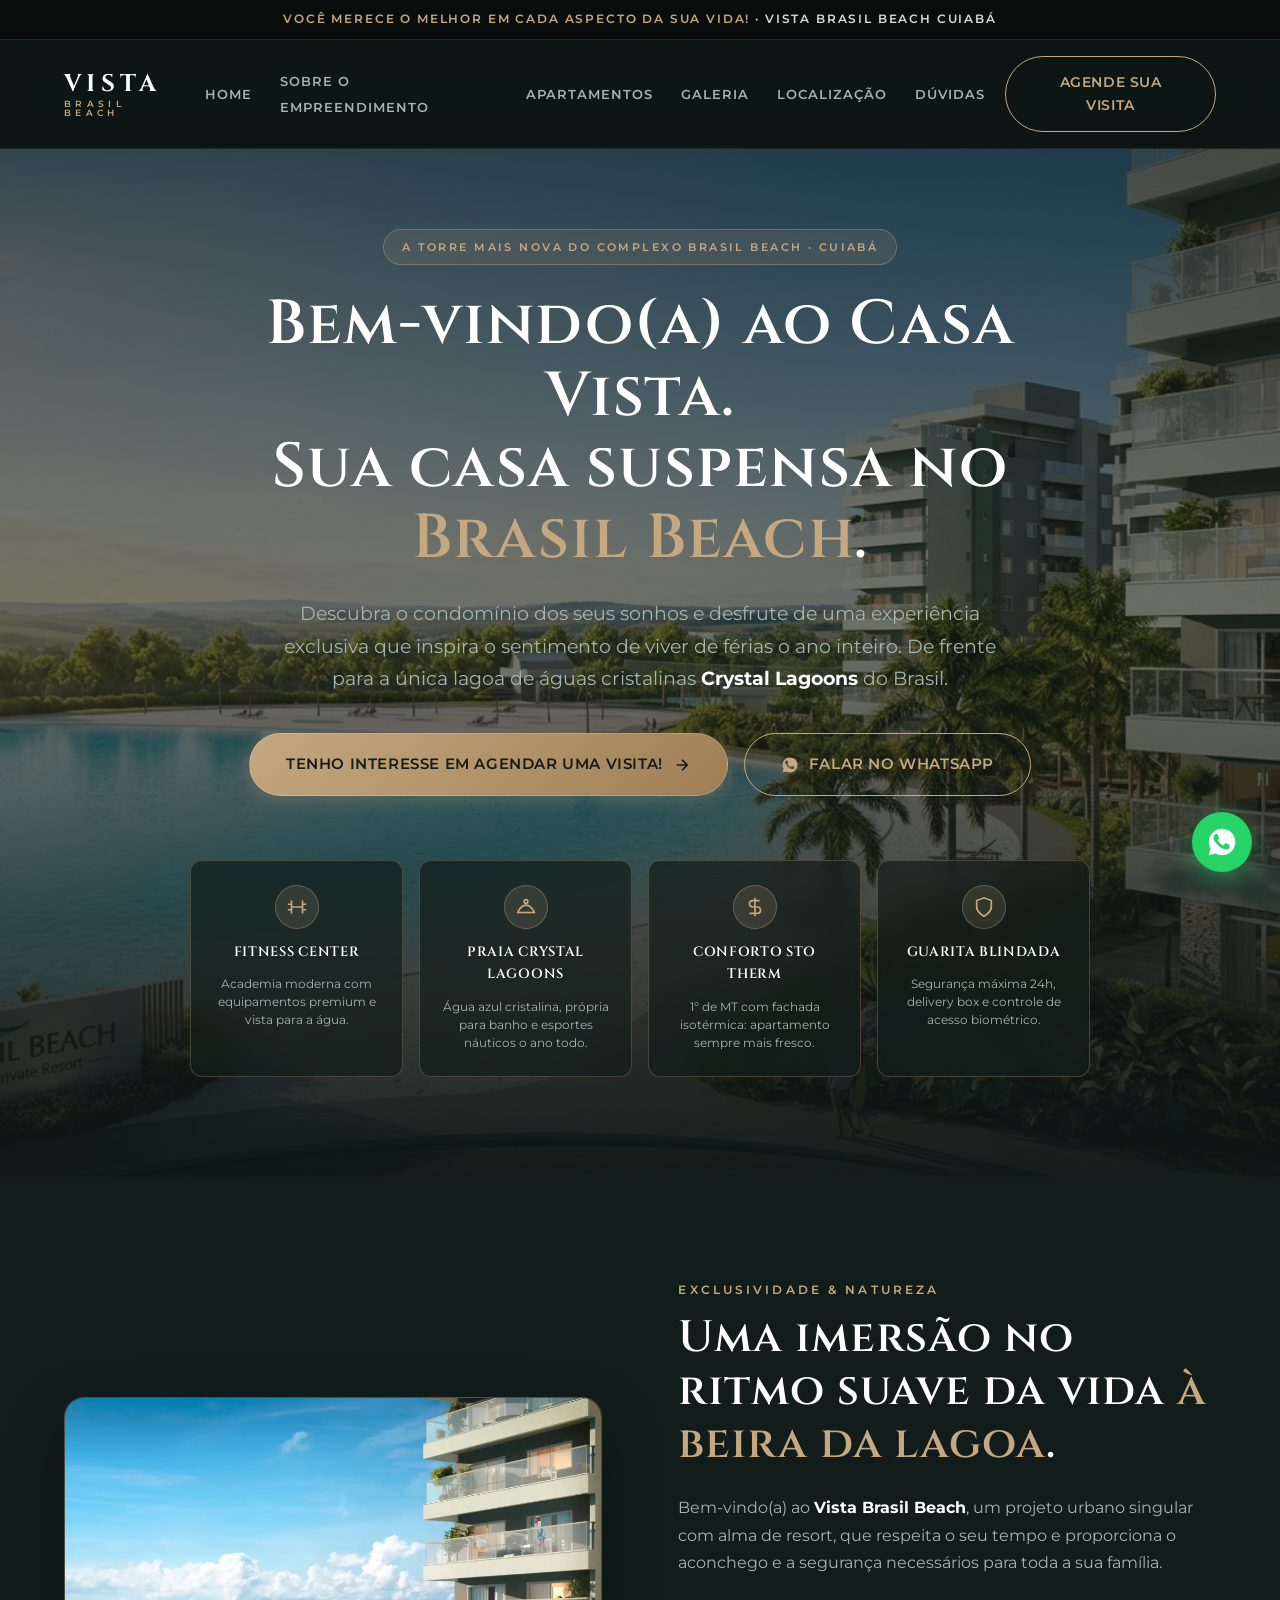
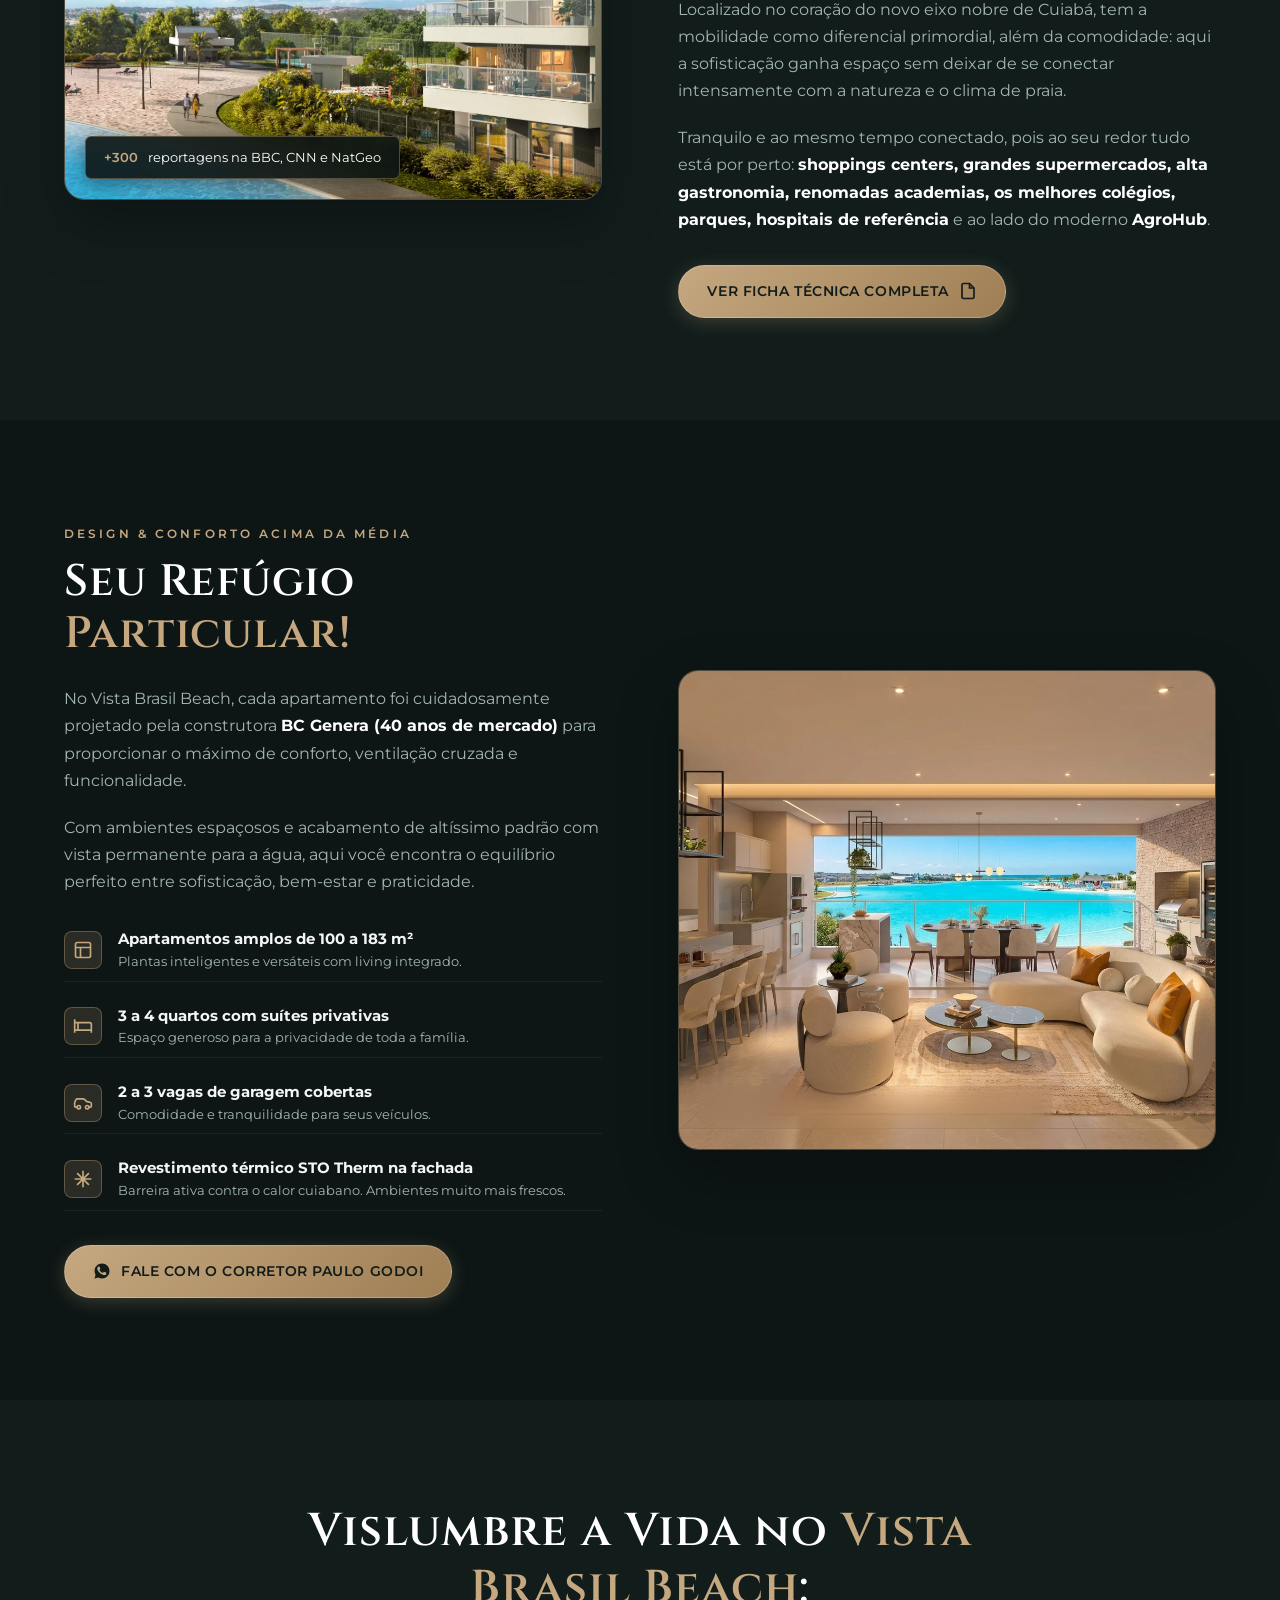
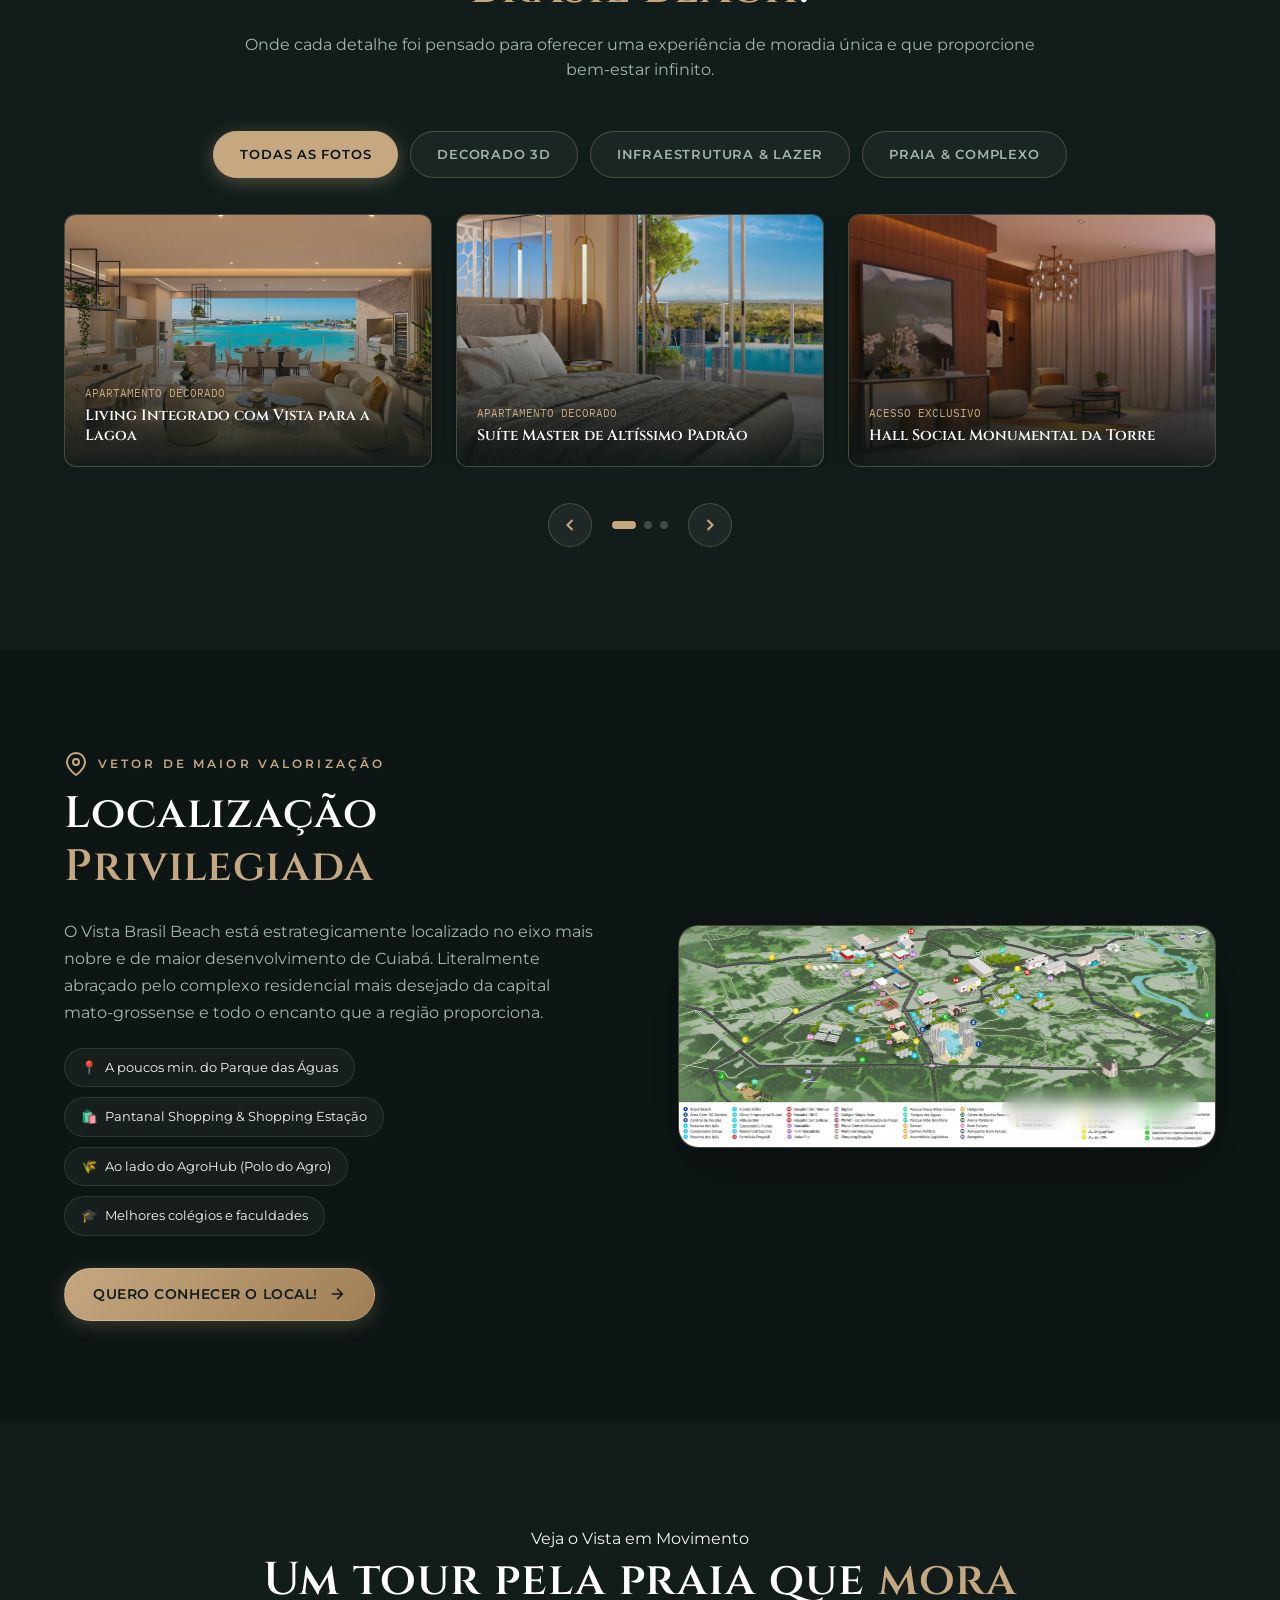
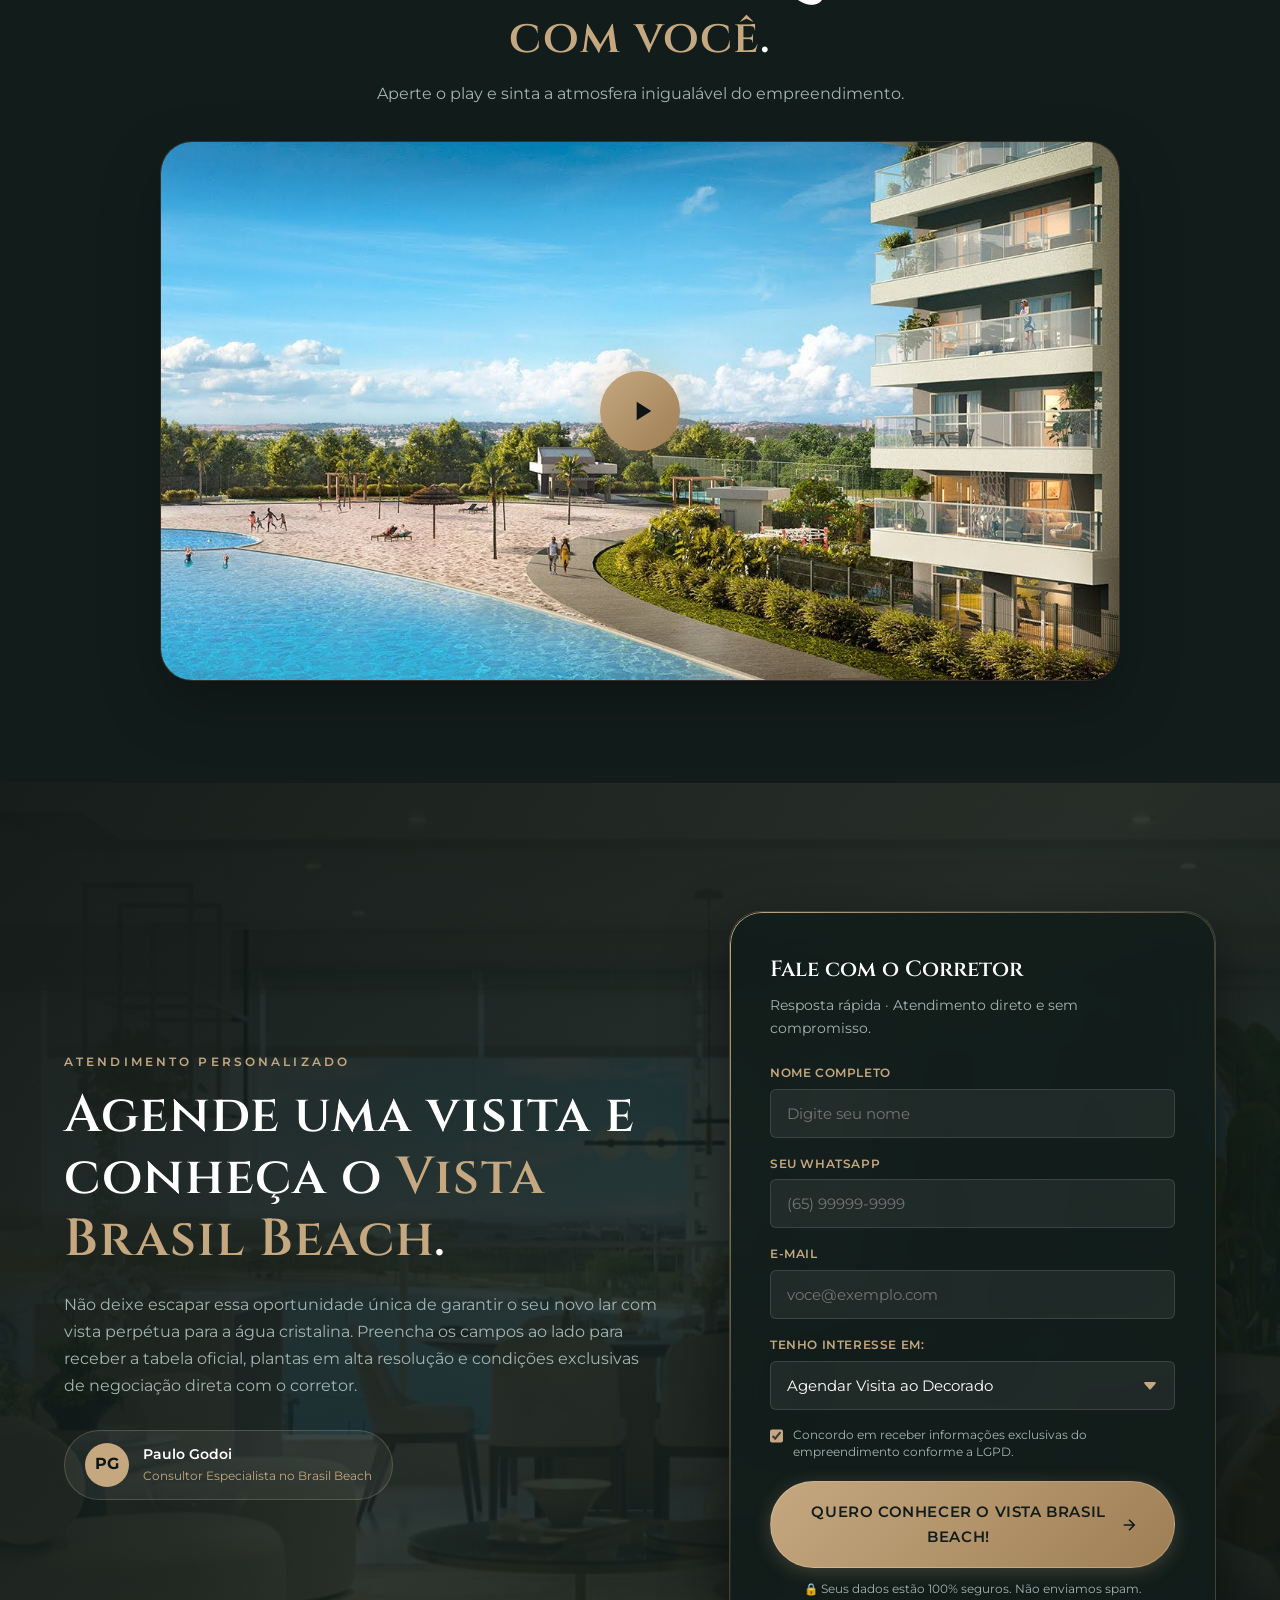
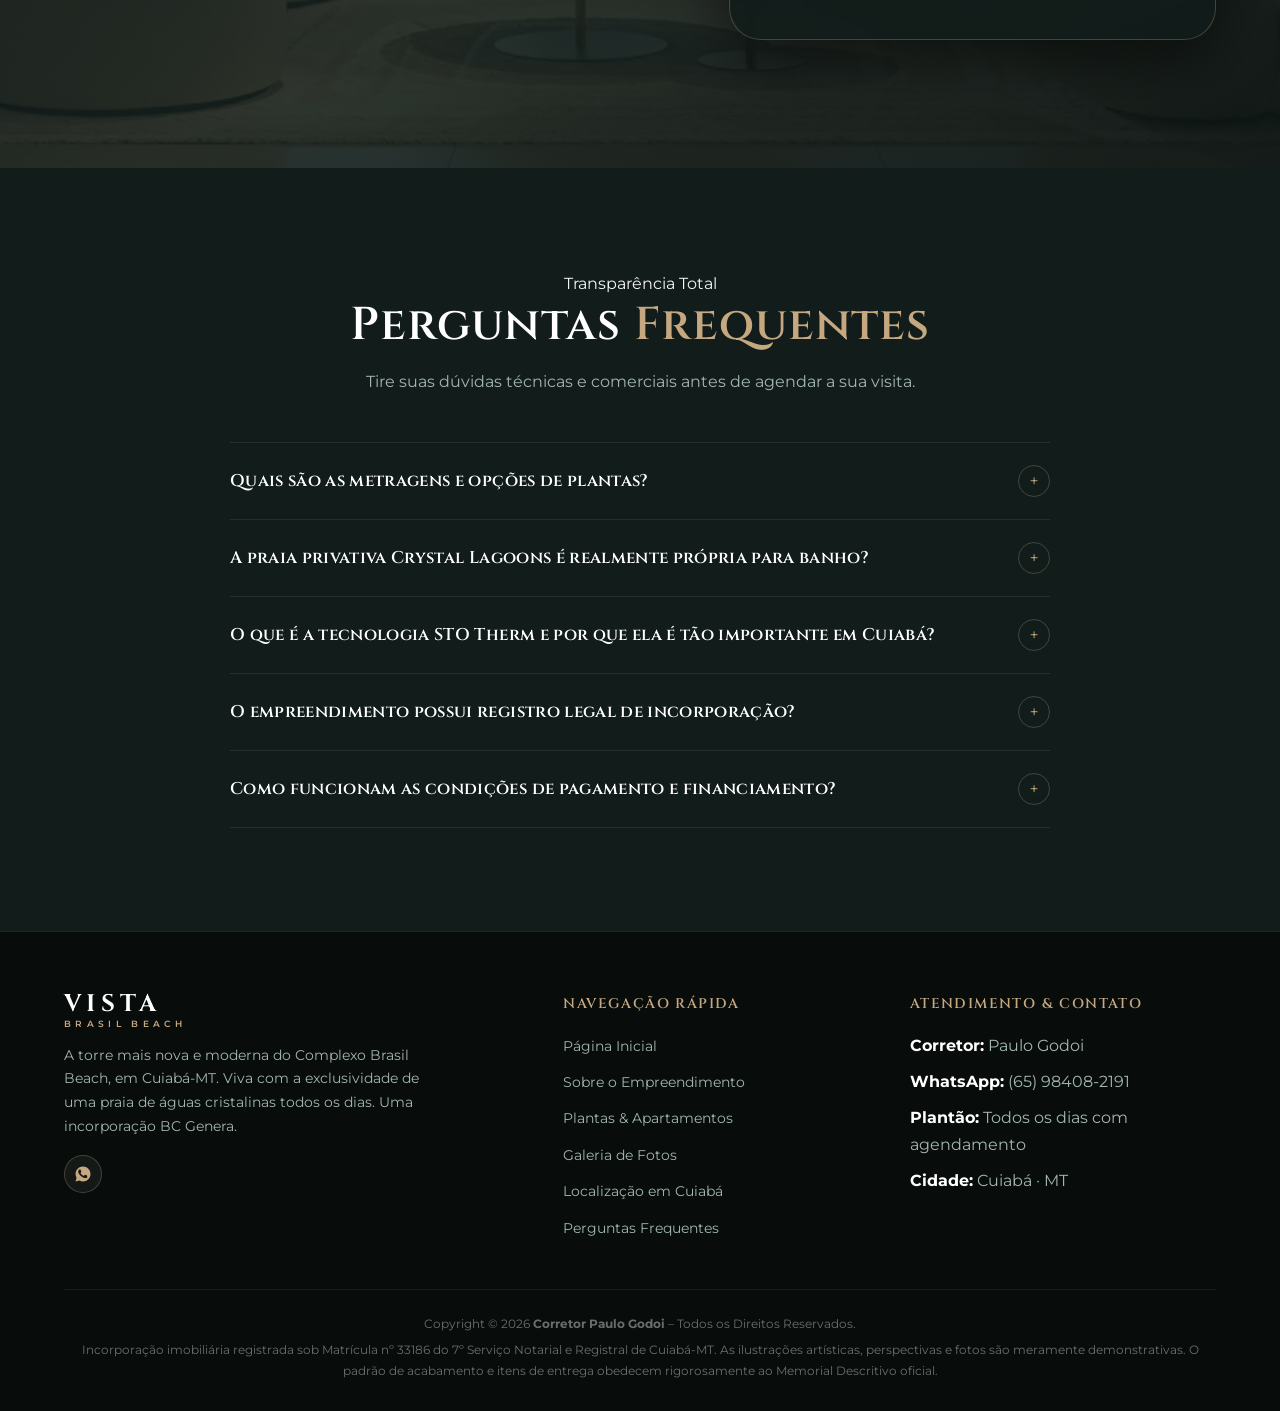
==== commit 7413d78c: "mudanças no site" ====
--- a/index.html
+++ b/index.html
@@ -11,7 +11,7 @@
   <meta property="og:type" content="website">
   <meta property="og:title" content="Vista Brasil Beach · Acorde de frente para a sua praia em Cuiabá">
   <meta property="og:description" content="Apartamentos de 100 a 183 m² com praia privativa Crystal Lagoons e tecnologia de isolamento térmico STO Therm. Atendimento exclusivo com Paulo Godoi.">
-  <meta property="og:image" content="assets/images/mpxe9nrv-image1-1-scaled.webp">
+  <meta property="og:image" content="assets/images/hero_brasil_beach_hd.jpg">
 
   <!-- Google Fonts -->
   <link rel="preconnect" href="https://fonts.googleapis.com">
@@ -267,9 +267,10 @@
 
           <!-- Coluna Imagem (Direita) -->
           <div class="split-image-box reveal">
-            <img src="assets/images/mpxe9nrv-image1-1-scaled.webp" alt="Fachada e lagoa Crystal Lagoons da torre Vista Brasil Beach" loading="lazy">
+            <img src="assets/images/refugio_apartamento_living_hd.jpg" alt="Living integrado de altíssimo padrão com vista permanente para a lagoa Crystal Lagoons no Vista Brasil Beach" loading="lazy">
             <div class="image-badge">
-              <b>Incorporação Registrada:</b> Matrícula nº 33186
+              <svg width="18" height="18" viewBox="0 0 24 24" fill="none" stroke="var(--gold)" stroke-width="2"><path d="M12 22s8-4 8-10V5l-8-3-8 3v7c0 6 8 10 8 10z"/></svg>
+              <span><strong>Incorporação Registrada:</strong> Matrícula nº 33186</span>
             </div>
           </div>
         </div>
--- a/css/style.css
+++ b/css/style.css
@@ -366,12 +366,12 @@
 /* ─── HERO SECTION ─── */
 .hero-section {
   position: relative;
-  min-height: 92vh;
+  min-height: 94vh;
   display: flex;
   align-items: center;
   padding-top: 80px;
   padding-bottom: 100px;
-  background: url('../assets/images/mpxe9nsr-5-1-jpg.webp') center/cover no-repeat;
+  background: url('../assets/images/hero_brasil_beach_hd.jpg') center/cover no-repeat;
   overflow: hidden;
 }
 
@@ -380,9 +380,9 @@
   inset: 0;
   background: linear-gradient(
     180deg,
-    rgba(13, 22, 21, 0.82) 0%,
-    rgba(13, 22, 21, 0.7) 45%,
-    rgba(13, 22, 21, 0.95) 100%
+    rgba(13, 22, 21, 0.72) 0%,
+    rgba(13, 22, 21, 0.56) 45%,
+    rgba(13, 22, 21, 0.94) 100%
   );
   z-index: 1;
 }
@@ -522,12 +522,21 @@
   overflow: hidden;
   border: 1px solid var(--gold-border);
   box-shadow: var(--shadow-lg);
+  aspect-ratio: 4 / 3;
+  width: 100%;
+  display: flex;
+}
+
+.refugio-section .split-image-box {
+  aspect-ratio: 4 / 3;
+  min-height: 480px;
 }
 
 .split-image-box img {
   width: 100%;
   height: 100%;
   object-fit: cover;
+  display: block;
   transition: transform 0.6s var(--ease);
 }
 
@@ -539,19 +548,25 @@
   position: absolute;
   bottom: 20px;
   left: 20px;
-  background: rgba(13, 22, 21, 0.88);
-  backdrop-filter: blur(8px);
+  background: rgba(13, 22, 21, 0.90);
+  backdrop-filter: blur(12px);
+  -webkit-backdrop-filter: blur(12px);
   border: 1px solid var(--gold-border);
   border-radius: var(--radius-sm);
-  padding: 10px 16px;
-  color: #FFFFFF;
-  font-family: var(--font-mono);
-  font-size: 12px;
-}
-
-.image-badge b {
-  color: var(--lagoon-bright);
-  font-size: 16px;
+  padding: 10px 18px;
+  color: #FFFFFF;
+  font-size: 13px;
+  display: inline-flex;
+  align-items: center;
+  gap: 10px;
+  box-shadow: 0 4px 20px rgba(0, 0, 0, 0.45);
+  max-width: calc(100% - 40px);
+}
+
+.image-badge b,
+.image-badge strong {
+  color: var(--gold);
+  font-weight: 600;
 }
 
 .split-text-box .eyebrow {
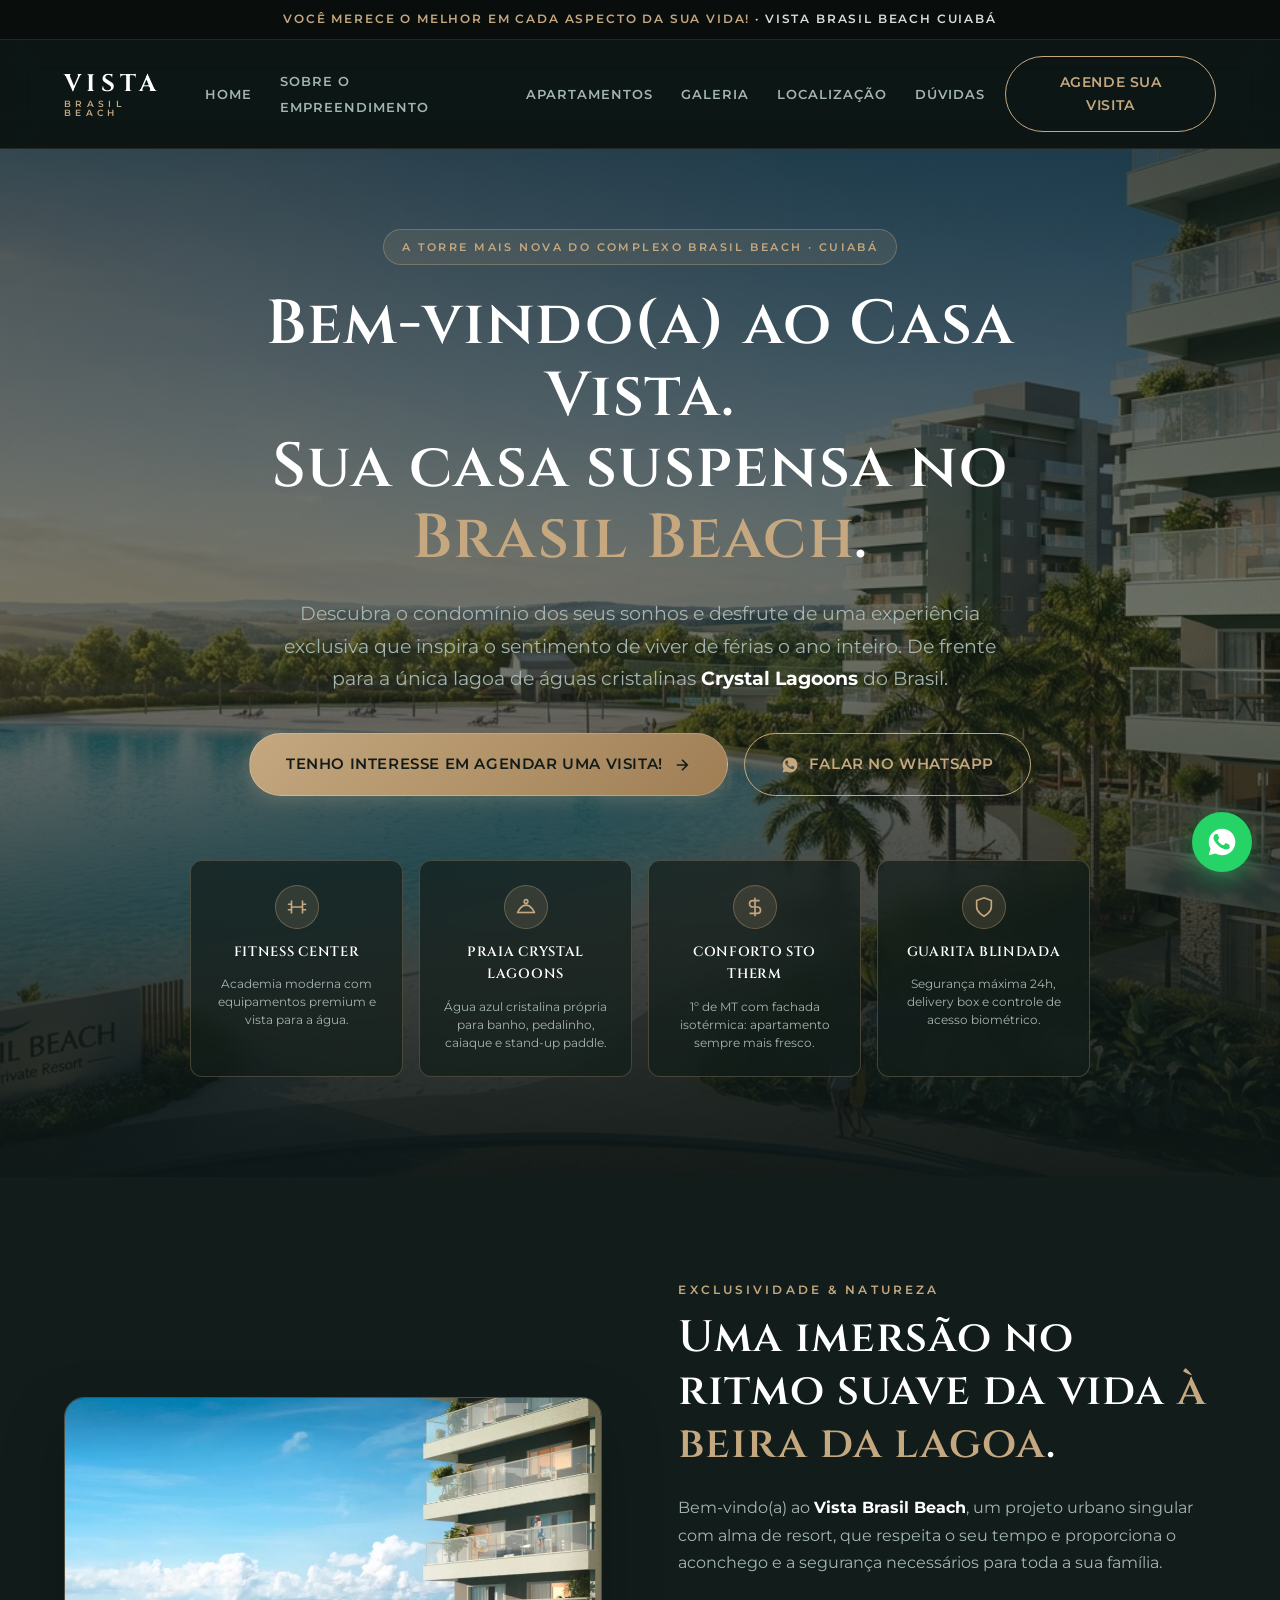
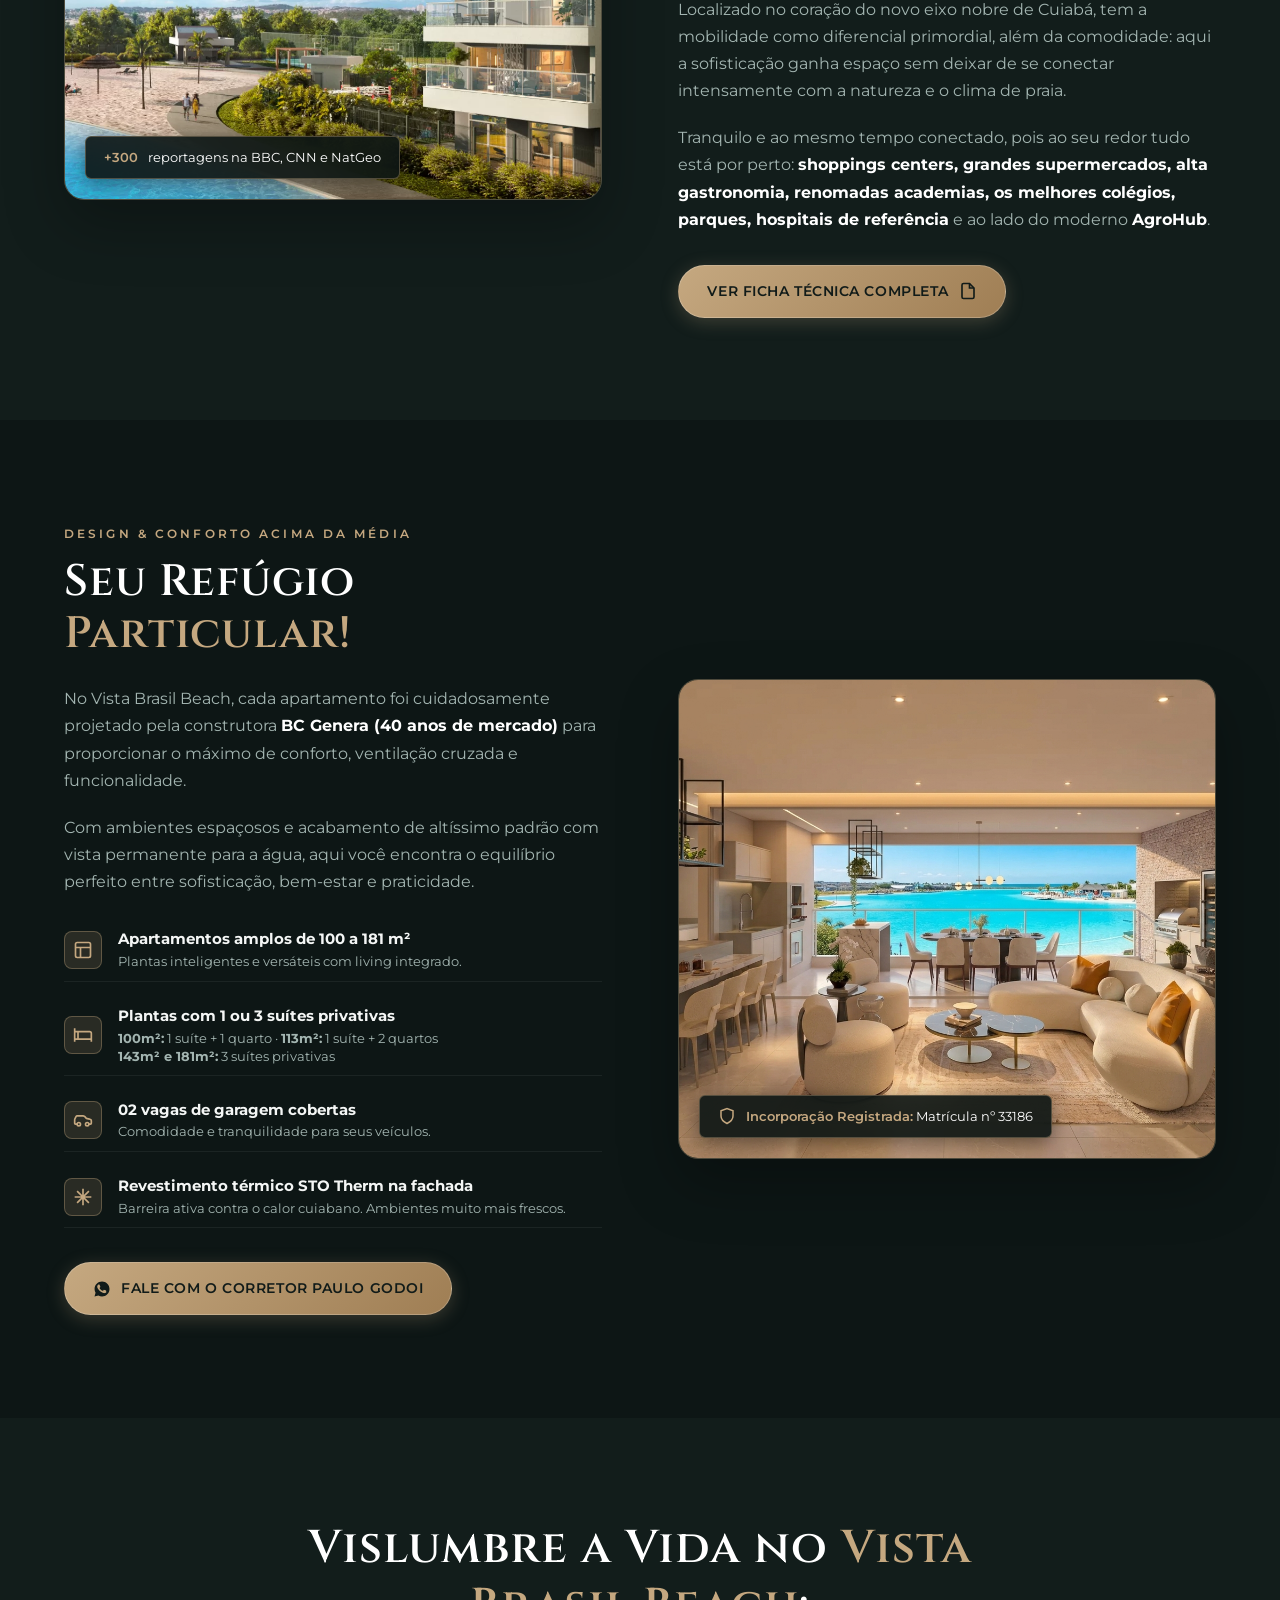
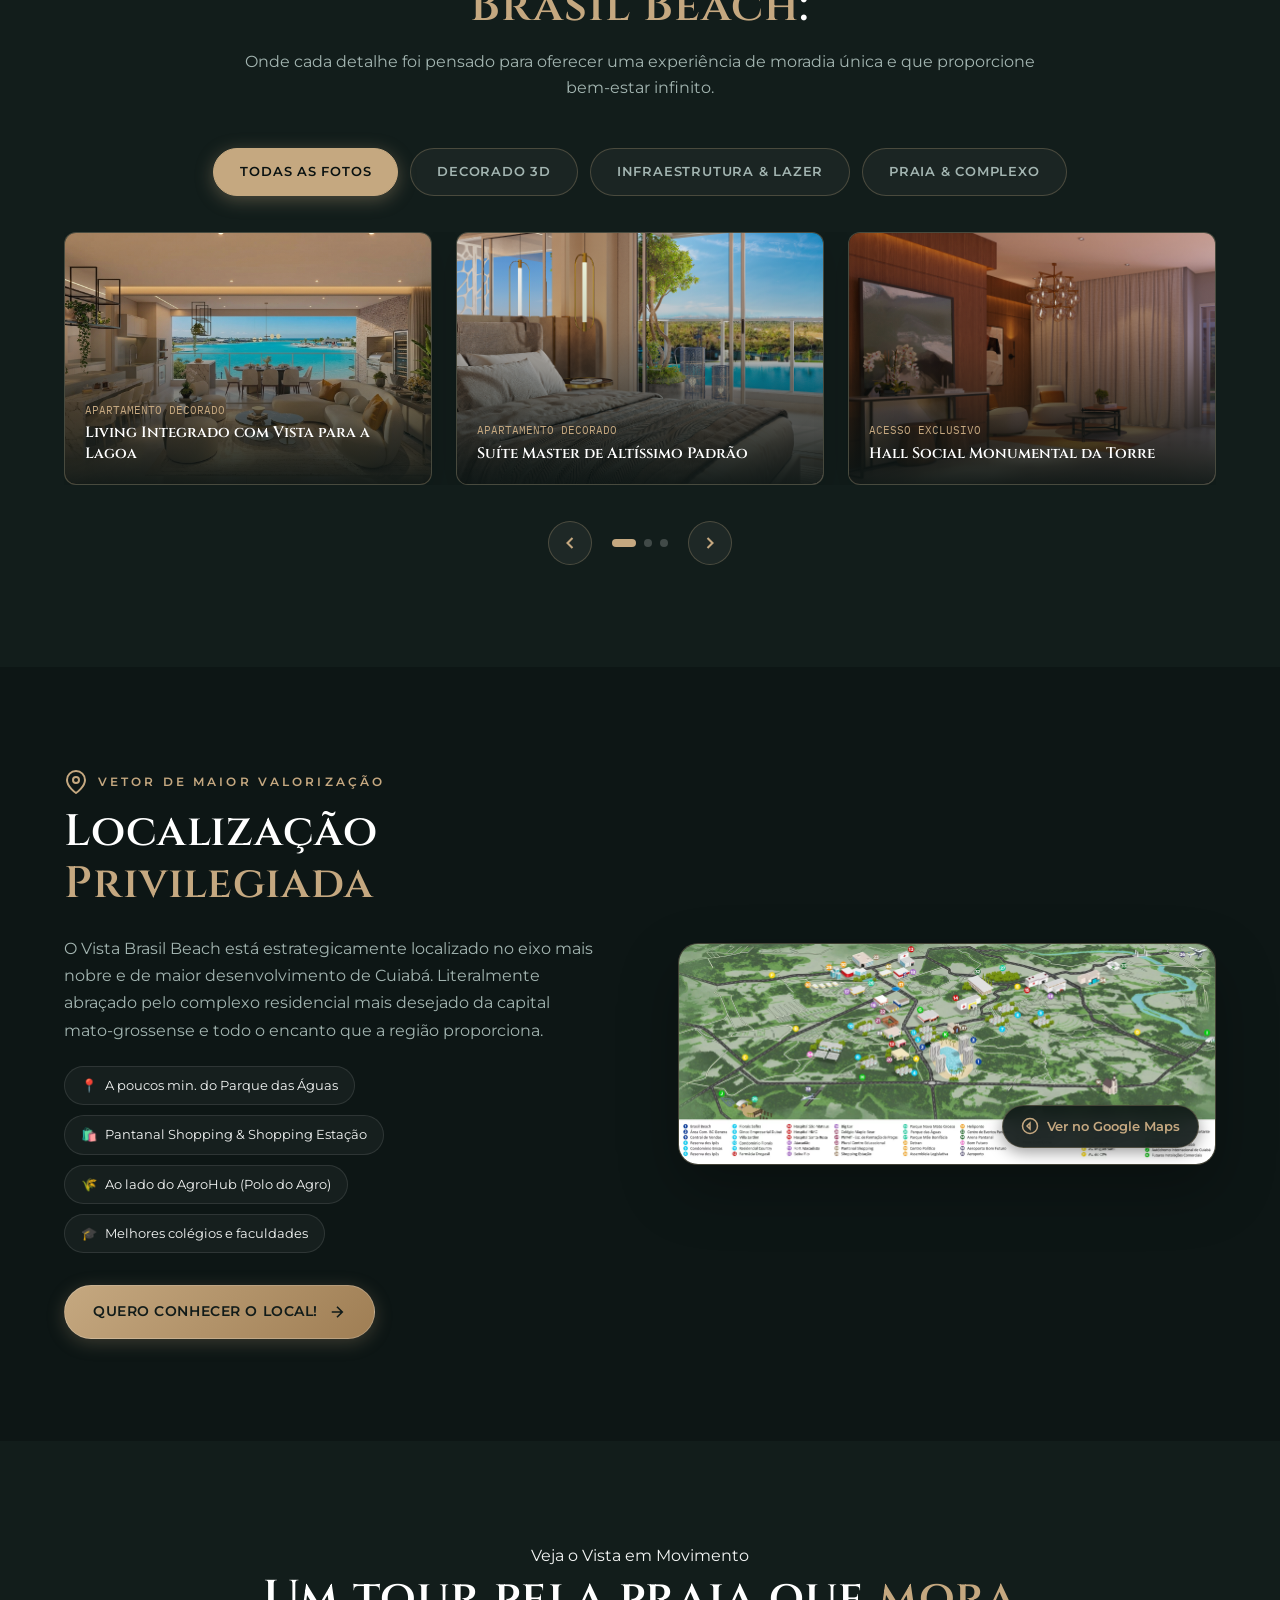
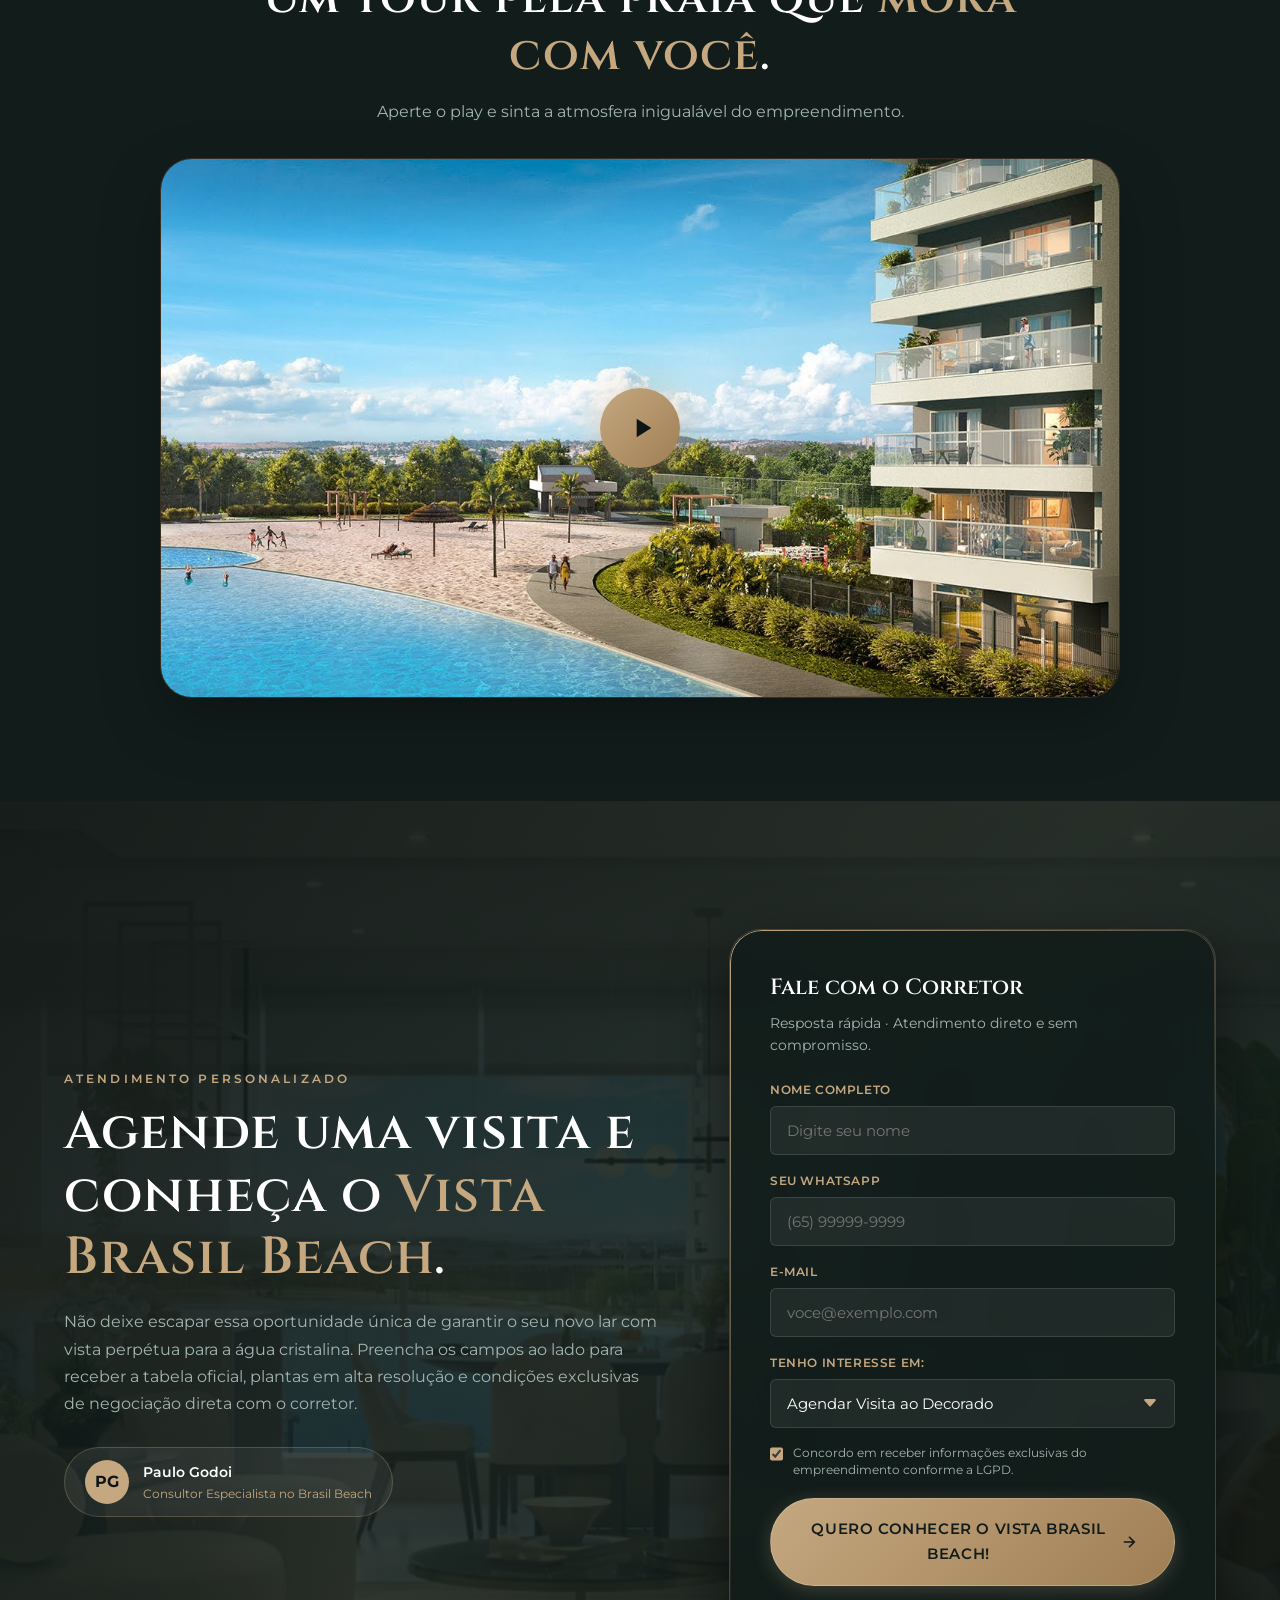
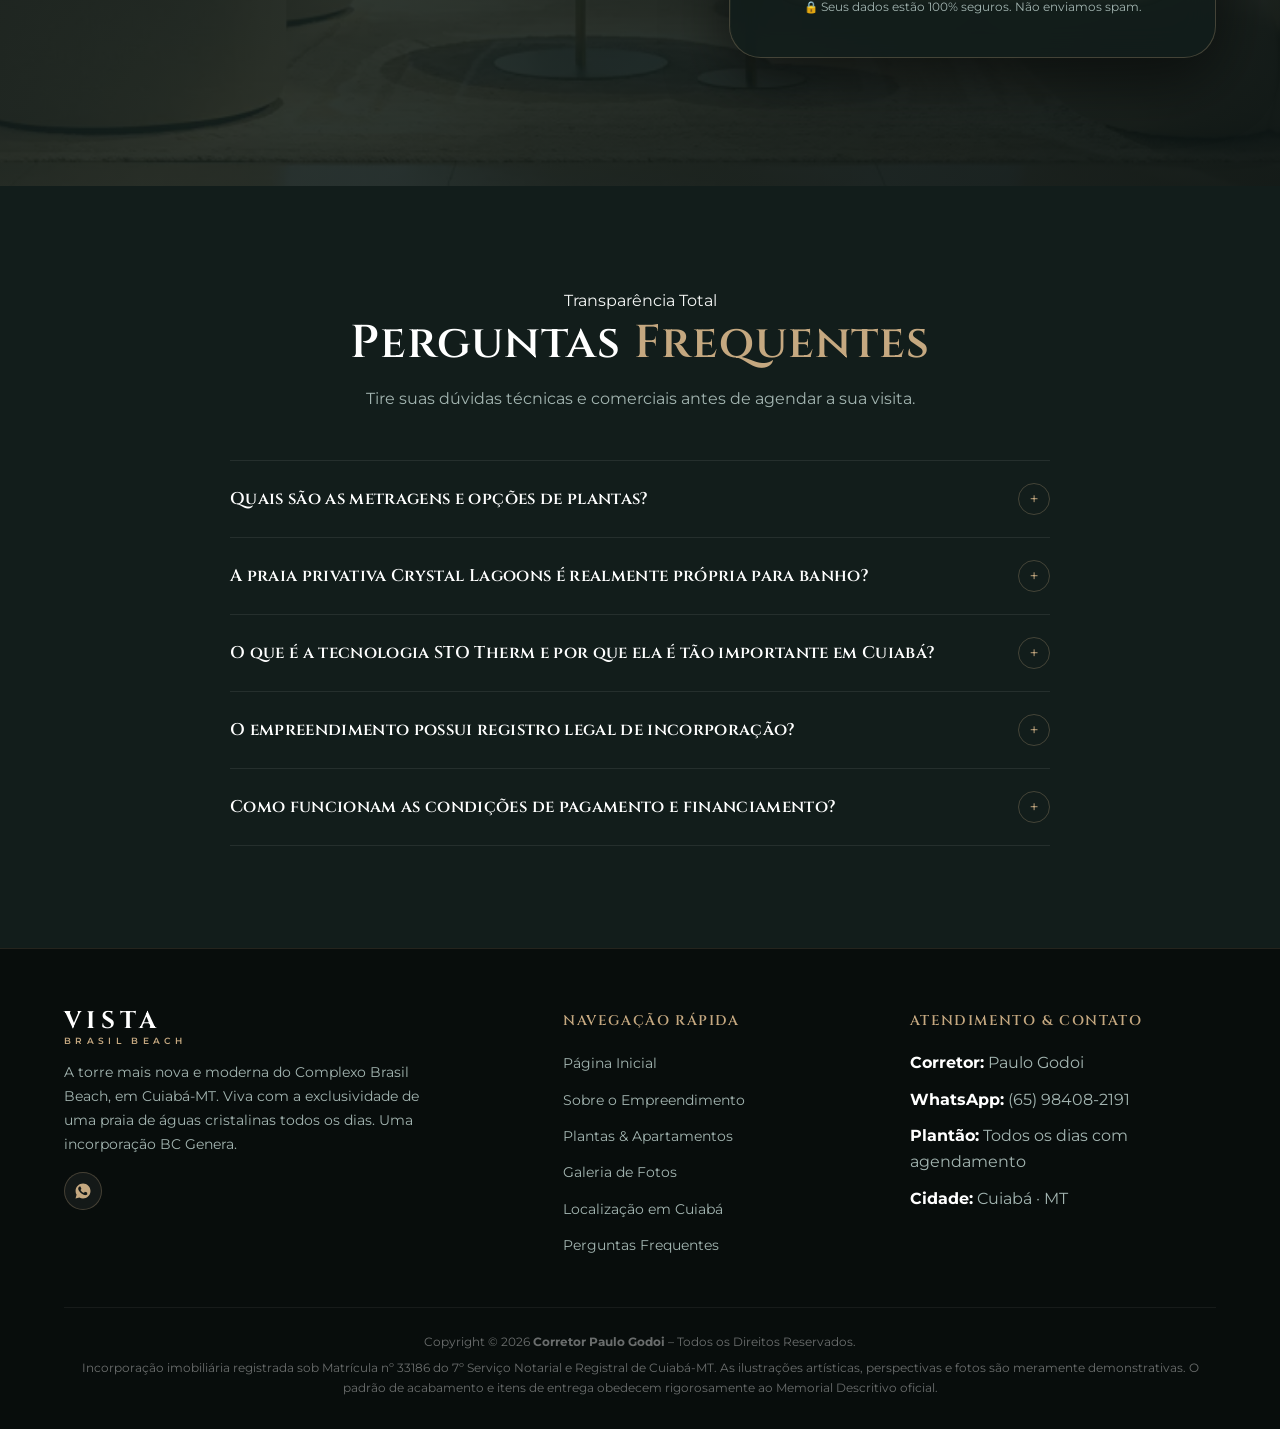
==== commit d6abdbb7: "Atualizações" ====
--- a/index.html
+++ b/index.html
@@ -4,13 +4,13 @@
   <meta charset="UTF-8">
   <meta name="viewport" content="width=device-width, initial-scale=1.0">
   <title>Vista Brasil Beach · Sua Casa Suspensa e Praia Privativa em Cuiabá</title>
-  <meta name="description" content="Bem-vindo ao Vista Brasil Beach, a torre mais nova do Complexo Brasil Beach em Cuiabá. Apartamentos de 100 a 183 m² de frente para a única lagoa Crystal Lagoons do Brasil. Conforto térmico STO Therm e lazer de resort.">
+  <meta name="description" content="Bem-vindo ao Vista Brasil Beach, a torre mais nova do Complexo Brasil Beach em Cuiabá. Apartamentos de 100 a 181 m² de frente para a única lagoa Crystal Lagoons do Brasil. Conforto térmico STO Therm e lazer de resort.">
   <meta name="keywords" content="Vista Brasil Beach, Brasil Beach Cuiabá, apartamentos em Cuiabá, Crystal Lagoons, Paulo Godoi corretor, imóveis de alto padrão">
   
   <!-- Open Graph / Redes Sociais -->
   <meta property="og:type" content="website">
   <meta property="og:title" content="Vista Brasil Beach · Acorde de frente para a sua praia em Cuiabá">
-  <meta property="og:description" content="Apartamentos de 100 a 183 m² com praia privativa Crystal Lagoons e tecnologia de isolamento térmico STO Therm. Atendimento exclusivo com Paulo Godoi.">
+  <meta property="og:description" content="Apartamentos de 100 a 181 m² com praia privativa Crystal Lagoons e tecnologia de isolamento térmico STO Therm. Atendimento exclusivo com Paulo Godoi.">
   <meta property="og:image" content="assets/images/hero_brasil_beach_hd.jpg">
 
   <!-- Google Fonts -->
@@ -134,7 +134,7 @@
                 <svg viewBox="0 0 24 24" fill="none" stroke="currentColor" stroke-width="1.8"><path d="M3 18s3-8 9-8 9 8 9 8"/><path d="M2 18h20"/><circle cx="12" cy="6" r="2"/></svg>
               </div>
               <h4>Praia Crystal Lagoons</h4>
-              <p>Água azul cristalina, própria para banho e esportes náuticos o ano todo.</p>
+              <p>Água azul cristalina própria para banho, pedalinho, caiaque e stand-up paddle.</p>
             </div>
 
             <!-- Item 3 -->
@@ -221,7 +221,7 @@
                   <svg viewBox="0 0 24 24" fill="none" stroke="currentColor" stroke-width="2"><rect x="3" y="3" width="18" height="18" rx="2"/><path d="M3 9h18M9 21V9"/></svg>
                 </div>
                 <div>
-                  <strong>Apartamentos amplos de 100 a 183 m²</strong>
+                  <strong>Apartamentos amplos de 100 a 181 m²</strong>
                   <div style="font-size:12.5px; color:var(--text-dark-muted);">Plantas inteligentes e versáteis com living integrado.</div>
                 </div>
               </li>
@@ -231,8 +231,11 @@
                   <svg viewBox="0 0 24 24" fill="none" stroke="currentColor" stroke-width="2"><path d="M2 4v16M2 8h18a2 2 0 0 1 2 2v10M2 17h20M6 8v9"/></svg>
                 </div>
                 <div>
-                  <strong>3 a 4 quartos com suítes privativas</strong>
-                  <div style="font-size:12.5px; color:var(--text-dark-muted);">Espaço generoso para a privacidade de toda a família.</div>
+                  <strong>Plantas com 1 ou 3 suítes privativas</strong>
+                  <div style="font-size:12.5px; color:var(--text-dark-muted); line-height: 1.45; margin-top: 2px;">
+                    <strong>100m²:</strong> 1 suíte + 1 quarto · <strong>113m²:</strong> 1 suíte + 2 quartos<br>
+                    <strong>143m² e 181m²:</strong> 3 suítes privativas
+                  </div>
                 </div>
               </li>
 
@@ -241,7 +244,7 @@
                   <svg viewBox="0 0 24 24" fill="none" stroke="currentColor" stroke-width="2"><path d="M19 17h2c.6 0 1-.4 1-1v-3c0-.9-.7-1.7-1.5-1.9C18.7 10.6 16 10 16 10s-1.3-1.4-2.2-2.3c-.5-.4-1.1-.7-1.8-.7H5c-.6 0-1.1.4-1.4.9l-1.4 2.9A3.7 3.7 0 0 0 2 12v4c0 .6.4 1 1 1h2"/><circle cx="7" cy="17" r="2"/><circle cx="17" cy="17" r="2"/></svg>
                 </div>
                 <div>
-                  <strong>2 a 3 vagas de garagem cobertas</strong>
+                  <strong>02 vagas de garagem cobertas</strong>
                   <div style="font-size:12.5px; color:var(--text-dark-muted);">Comodidade e tranquilidade para seus veículos.</div>
                 </div>
               </li>
@@ -442,7 +445,7 @@
               <label for="leadInteresse">Tenho interesse em:</label>
               <select id="leadInteresse" name="interesse" class="form-control">
                 <option value="Agendar Visita ao Decorado">Agendar Visita ao Decorado</option>
-                <option value="Plantas e Metragens (100 a 183 m²)">Plantas e Metragens (100 a 183 m²)</option>
+                <option value="Plantas e Metragens (100 a 181 m²)">Plantas e Metragens (100 a 181 m²)</option>
                 <option value="Condição Especial de Negociação">Condição Especial de Negociação</option>
                 <option value="Investimento e Potencial de Valorização">Investimento e Potencial de Valorização</option>
               </select>
@@ -498,7 +501,12 @@
               <span class="faq-toggle-icon">+</span>
             </summary>
             <div class="faq-body">
-              O Vista Brasil Beach possui unidades de <strong>100 m² a 183 m² privativos</strong>, com configurações de 3 e 4 quartos com suítes, varanda gourmet integrada e vista frontal para a lagoa. O corretor Paulo Godoi pode lhe enviar a lâmina completa com todas as plantas.
+              O Vista Brasil Beach possui unidades de <strong>100 m² a 181 m² privativos</strong> com plantas planejadas:<br>
+              • <strong>100 m²:</strong> 01 suíte e 01 quarto<br>
+              • <strong>113 m²:</strong> 01 suíte e 02 quartos<br>
+              • <strong>143 m²:</strong> 03 suítes privativas<br>
+              • <strong>181 m²:</strong> 03 suítes privativas<br>
+              Todas as unidades contam com <strong>02 vagas de garagem cobertas</strong>, living integrado com varanda gourmet e vista perpétua para a lagoa. Solicite o book com todas as plantas ao corretor Paulo Godoi.
             </div>
           </details>
 
@@ -508,7 +516,7 @@
               <span class="faq-toggle-icon">+</span>
             </summary>
             <div class="faq-body">
-              <strong>Sim, 100% própria para banho e esportes náuticos.</strong> A tecnologia multinacional chilena Crystal Lagoons mantém a água cristalina com consumo mínimo de aditivos químicos e baixíssimo custo de manutenção condominial. É a primeira e única lagoa deste porte no Brasil.
+              <strong>Sim, 100% própria para banho, pedalinho, caiaque e prancha de stand-up paddle.</strong> A tecnologia multinacional chilena Crystal Lagoons mantém a água cristalina com consumo mínimo de aditivos químicos e baixíssimo custo de manutenção condominial. Não são permitidas embarcações a motor, garantindo águas calmas e segurança máxima para toda a família o ano todo.
             </div>
           </details>
 
